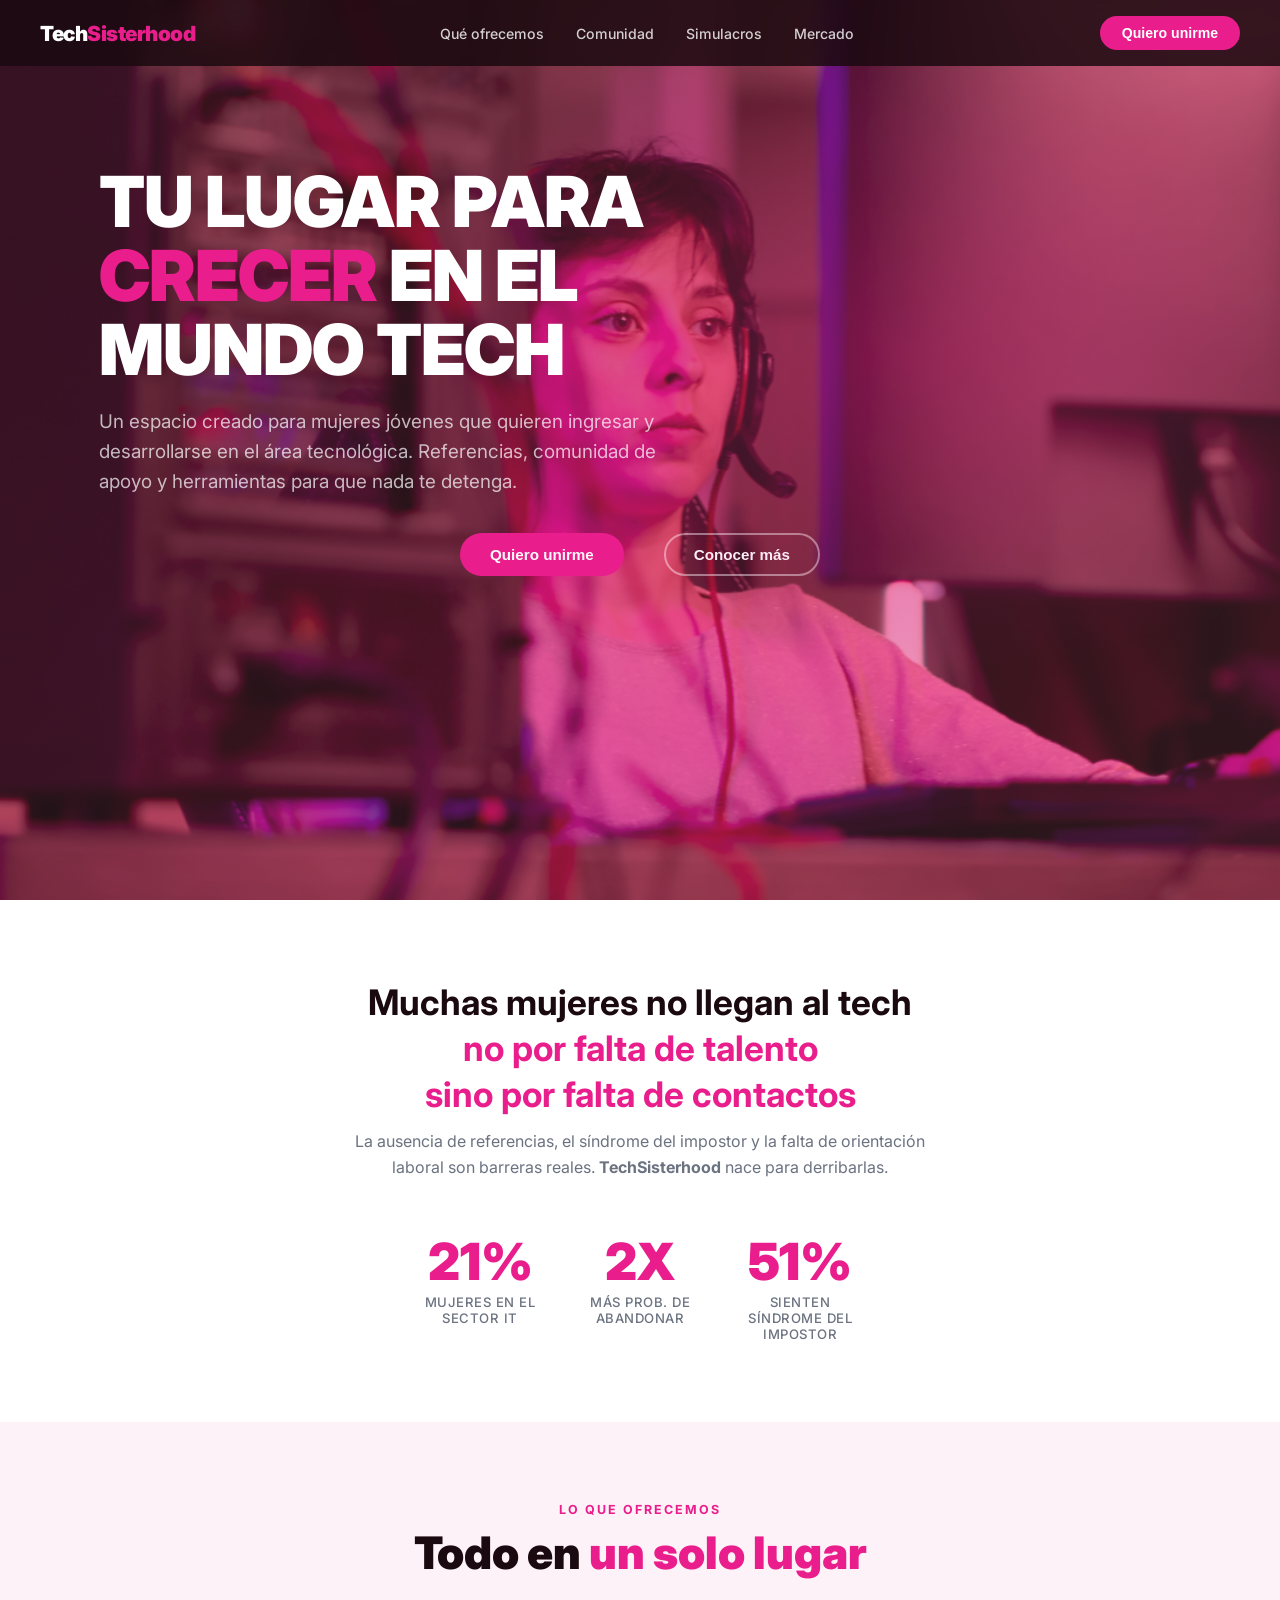
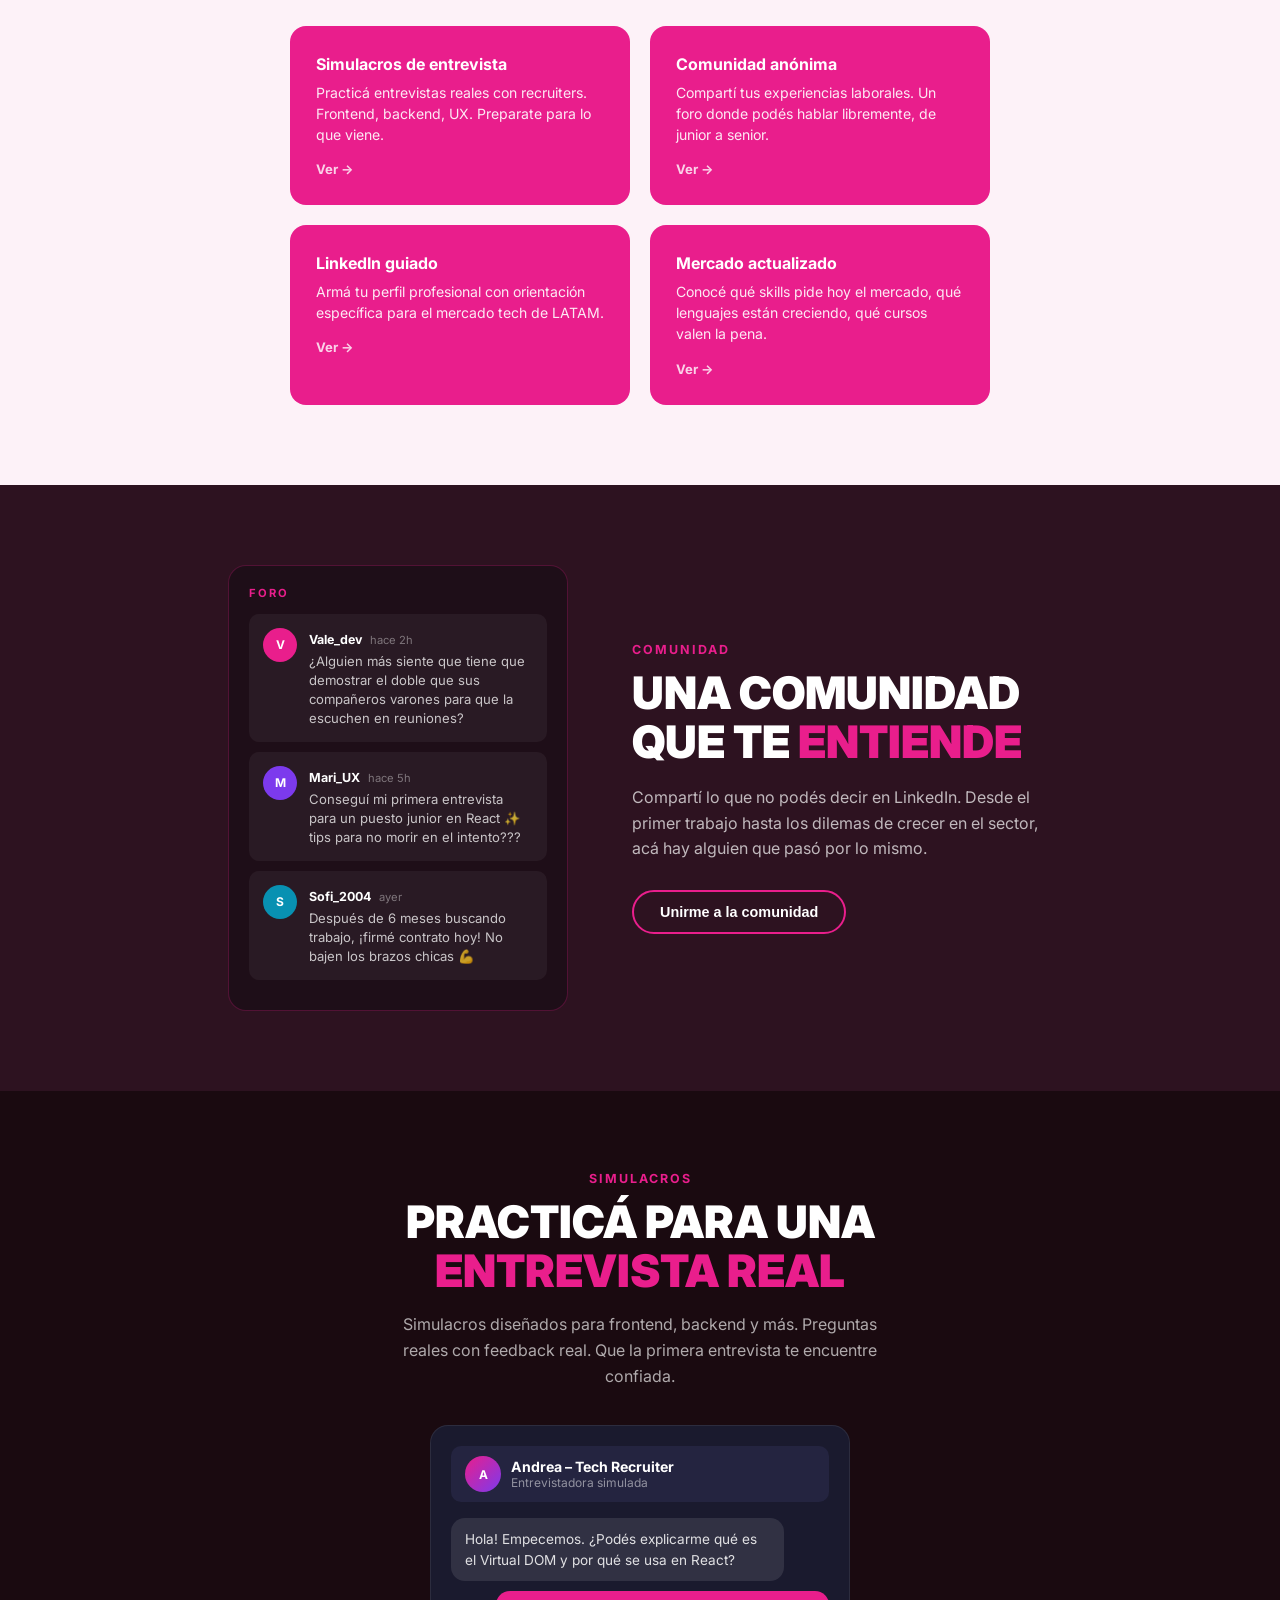
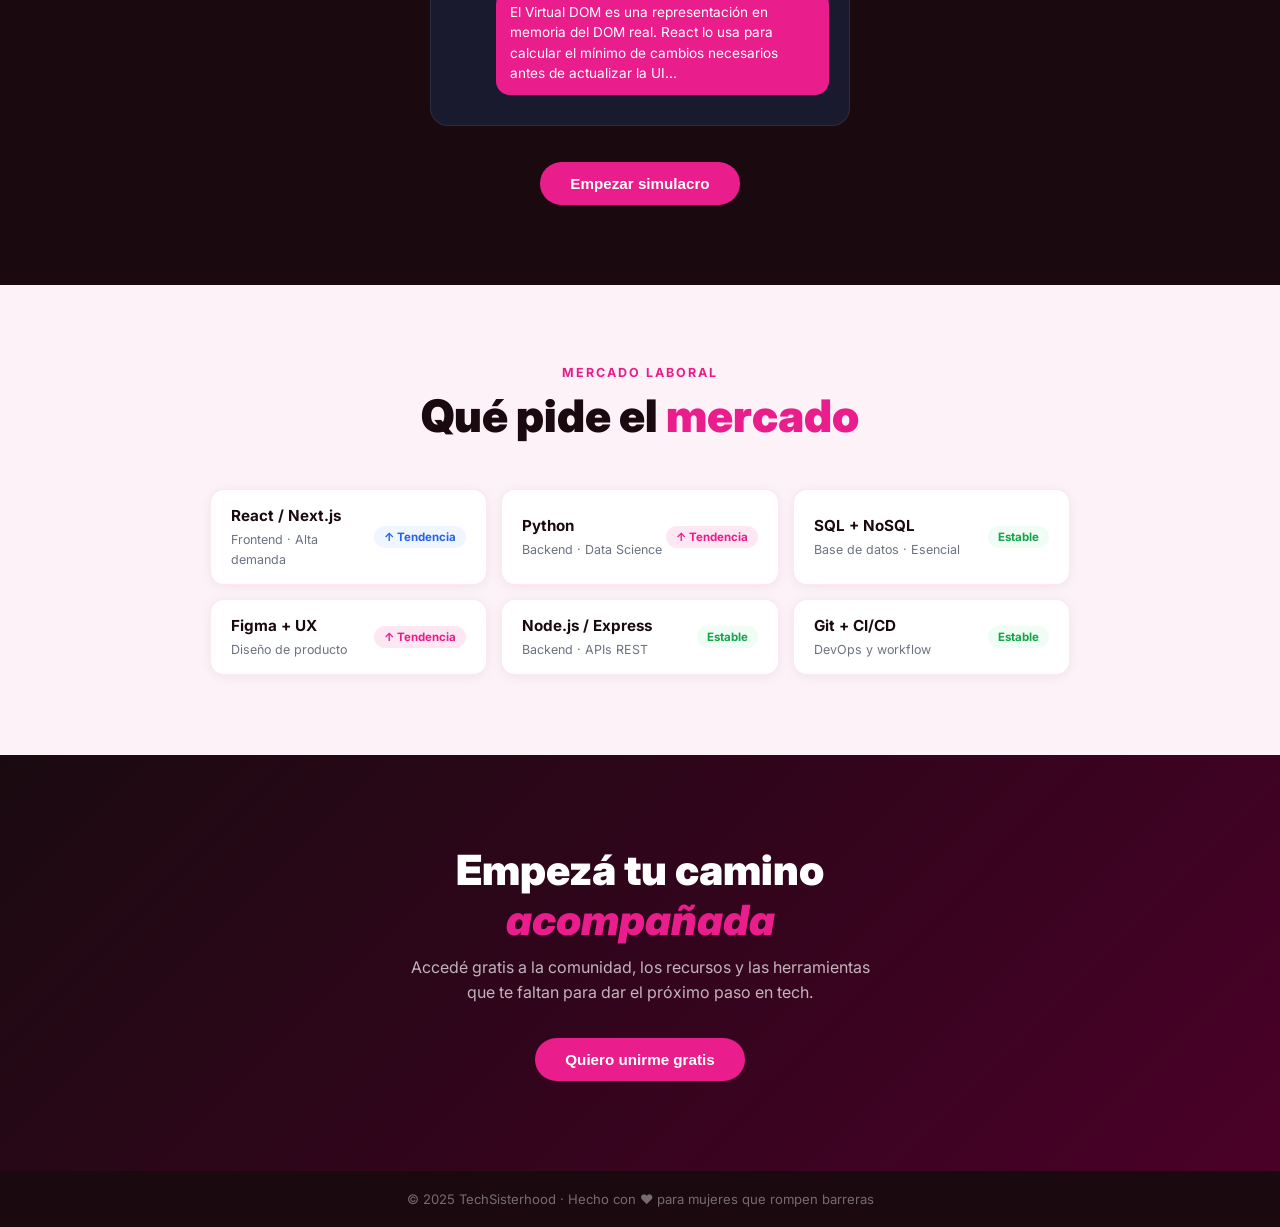
==== proyecto-equipo2-grupoB-main/html, css/index.html @ d874636d "Arreglo de numeros en <problem> y titulo a la izquierda" ====
<!DOCTYPE html>
<html lang="es">
<head>
  <meta charset="UTF-8" />
  <meta name="viewport" content="width=device-width, initial-scale=1.0"/>
  <title>TechSisterhood – Tu lugar para crecer en el mundo tech</title>
  <link href="https://fonts.googleapis.com/css2?family=Inter:wght@400;500;600;700;800;900&display=swap" rel="stylesheet"/>
  
  <link rel="stylesheet" href="index.css"/>
</head>
<body>

<!-- NAV -->
<nav>
  <div class="logo">Tech<span>Sisterhood</span></div>
  <ul>
    <li><a href="#features">Qué ofrecemos</a></li>
    <li><a href="#community">Comunidad</a></li>
    <li><a href="#simulacros">Simulacros</a></li>
    <li><a href="#mercado">Mercado</a></li>
  </ul>
  <button class="nav-cta">Quiero unirme</button>
</nav>

<!-- HERO -->
<section class="hero">
  <div class="hero-content">
    <h1>Tu lugar para<br/><em>crecer</em> en el<br/>mundo tech</h1>
    <p>Un espacio creado para mujeres jóvenes que quieren ingresar y desarrollarse en el área tecnológica. Referencias, comunidad de apoyo y herramientas para que nada te detenga.</p>
  </div>
    <div class="hero-btns">
      <button class="btn-primary">Quiero unirme</button>
      <button class="btn-outline">Conocer más</button>
    </div>
</section>

<!-- PROBLEM -->
<section class="problem">
  <h2>Muchas mujeres no llegan al tech<br/><em>no por falta de talento<br/>sino por falta de contactos</em></h2>
  <p>La ausencia de referencias, el síndrome del impostor y la falta de orientación laboral son barreras reales. <strong>TechSisterhood</strong> nace para derribarlas.</p>
  <div class="stats">
    <div class="stat-box">
      <div class="num" data-target="28" data-suffix="%">28%</div>
      <div class="label">Mujeres en el sector IT</div>
    </div>
    <div class="stat-box">
      <div class="num" data-target="3" data-suffix="X">3X</div>
      <div class="label">Más prob. de abandonar</div>
    </div>
    <div class="stat-box">
      <div class="num" data-target="67" data-suffix="%">67%</div>
      <div class="label">Sienten síndrome del impostor</div>
    </div>
  </div>
</section>

<!-- FEATURES -->
<section class="features" id="features">
  <div class="section-label">Lo que ofrecemos</div>
  <div class="section-title">Todo en <em>un solo lugar</em></div>
  <div class="features-grid">
    <div class="feature-card">
      <h3>Simulacros de entrevista</h3>
      <p>Practicá entrevistas reales con recruiters. Frontend, backend, UX. Preparate para lo que viene.</p>
      <div class="arrow">Ver →</div>
    </div>
    <div class="feature-card">
      <h3>Comunidad anónima</h3>
      <p>Compartí tus experiencias laborales. Un foro donde podés hablar libremente, de junior a senior.</p>
      <div class="arrow">Ver →</div>
    </div>
    <div class="feature-card">
      <h3>LinkedIn guiado</h3>
      <p>Armá tu perfil profesional con orientación específica para el mercado tech de LATAM.</p>
      <div class="arrow">Ver →</div>
    </div>
    <div class="feature-card">
      <h3>Mercado actualizado</h3>
      <p>Conocé qué skills pide hoy el mercado, qué lenguajes están creciendo, qué cursos valen la pena.</p>
      <div class="arrow">Ver →</div>
    </div>
  </div>
</section>

<!-- COMMUNITY -->
<section class="community" id="community">
  <div class="forum-mockup">
    <div class="forum-label">Foro</div>
    <div class="forum-post">
      <div class="avatar">V</div>
      <div class="post-body">
        <div><span class="post-user">Vale_dev</span><span class="post-time">hace 2h</span></div>
        <div class="post-text">¿Alguien más siente que tiene que demostrar el doble que sus compañeros varones para que la escuchen en reuniones?</div>
      </div>
    </div>
    <div class="forum-post">
      <div class="avatar" style="background:#7c3aed">M</div>
      <div class="post-body">
        <div><span class="post-user">Mari_UX</span><span class="post-time">hace 5h</span></div>
        <div class="post-text">Conseguí mi primera entrevista para un puesto junior en React ✨ tips para no morir en el intento???</div>
      </div>
    </div>
    <div class="forum-post">
      <div class="avatar" style="background:#0891b2">S</div>
      <div class="post-body">
        <div><span class="post-user">Sofi_2004</span><span class="post-time">ayer</span></div>
        <div class="post-text">Después de 6 meses buscando trabajo, ¡firmé contrato hoy! No bajen los brazos chicas 💪</div>
      </div>
    </div>
  </div>
  <div class="community-text">
    <div class="section-label">Comunidad</div>
    <h2>Una comunidad<br/>que te <em>entiende</em></h2>
    <p>Compartí lo que no podés decir en LinkedIn. Desde el primer trabajo hasta los dilemas de crecer en el sector, acá hay alguien que pasó por lo mismo.</p>
    <button class="btn-pink-outline">Unirme a la comunidad</button>
  </div>
</section>

<!-- SIMULACROS -->
<section class="simulacros" id="simulacros">
  <div class="section-label">Simulacros</div>
  <h2>Practicá para una<br/><em>entrevista real</em></h2>
  <p>Simulacros diseñados para frontend, backend y más. Preguntas reales con feedback real. Que la primera entrevista te encuentre confiada.</p>
  <div class="chat-mockup">
    <div class="chat-header">
      <div class="chat-avatar">A</div>
      <div>
        <div class="chat-name">Andrea – Tech Recruiter</div>
        <div class="chat-role">Entrevistadora simulada</div>
      </div>
    </div>
    <div class="chat-bubble bubble-recruiter">Hola! Empecemos. ¿Podés explicarme qué es el Virtual DOM y por qué se usa en React?</div>
    <div class="chat-bubble bubble-user">El Virtual DOM es una representación en memoria del DOM real. React lo usa para calcular el mínimo de cambios necesarios antes de actualizar la UI...</div>
  </div>
  <button class="btn-primary">Empezar simulacro</button>
</section>

<!-- MERCADO -->
<section class="mercado" id="mercado">
  <div class="section-label">Mercado laboral</div>
  <div class="section-title">Qué pide el <em>mercado</em></div>
  <div class="mercado-grid">
    <div class="skill-card">
      <div class="skill-info">
        <h4>React / Next.js</h4>
        <span>Frontend · Alta demanda</span>
      </div>
      <span class="skill-tag tag-demand">↑ Tendencia</span>
    </div>
    <div class="skill-card">
      <div class="skill-info">
        <h4>Python</h4>
        <span>Backend · Data Science</span>
      </div>
      <span class="skill-tag tag-trend">↑ Tendencia</span>
    </div>
    <div class="skill-card">
      <div class="skill-info">
        <h4>SQL + NoSQL</h4>
        <span>Base de datos · Esencial</span>
      </div>
      <span class="skill-tag tag-stable">Estable</span>
    </div>
    <div class="skill-card">
      <div class="skill-info">
        <h4>Figma + UX</h4>
        <span>Diseño de producto</span>
      </div>
      <span class="skill-tag tag-trend">↑ Tendencia</span>
    </div>
    <div class="skill-card">
      <div class="skill-info">
        <h4>Node.js / Express</h4>
        <span>Backend · APIs REST</span>
      </div>
      <span class="skill-tag tag-stable">Estable</span>
    </div>
    <div class="skill-card">
      <div class="skill-info">
        <h4>Git + CI/CD</h4>
        <span>DevOps y workflow</span>
      </div>
      <span class="skill-tag tag-stable">Estable</span>
    </div>
  </div>
</section>

<!-- CTA FINAL -->
<section class="cta-final">
  <h2>Empezá tu camino<br/><em>acompañada</em></h2>
  <p>Accedé gratis a la comunidad, los recursos y las herramientas que te faltan para dar el próximo paso en tech.</p>
  <button class="btn-primary">Quiero unirme gratis</button>
</section>

<!-- FOOTER -->
<footer>
  © 2025 TechSisterhood · Hecho con ❤️ para mujeres que rompen barreras
</footer>
<script src="index.js"></script>
</body>
</html>
---- proyecto-equipo2-grupoB-main/html, css/index.css ----
*, *::before, *::after { box-sizing: border-box; margin: 0; padding: 0; }

:root {
  --pink:      #e91e8c;
  --pink-light:#f472b6;
  --dark:      #1a0a10;
  --dark2:     #2d1220;
  --white:     #ffffff;
  --offwhite:  #fdf2f8;
  --gray:      #6b7280;
  --card-bg:   #fce7f3;
}

body {
  font-family: 'Inter', sans-serif;
  color: var(--dark);
  background: var(--white);
  overflow-x: hidden;
}

/* ─── NAV ─── */
nav {
  position: fixed; top: 0; left: 0; right: 0;
  z-index: 100;
  display: flex; align-items: center; justify-content: space-between;
  padding: 16px 40px;
  background: rgba(26,10,16,0.85);
  backdrop-filter: blur(10px);
}
.logo {
  font-size: 1.3rem; font-weight: 900; color: var(--white); letter-spacing: -0.5px;
}
.logo span { color: var(--pink); }
nav ul { display: flex; gap: 32px; list-style: none; }
nav ul a { color: rgba(255,255,255,0.8); text-decoration: none; font-size: .88rem; font-weight: 500; transition: color .2s; }
nav ul a:hover { color: var(--pink); }
nav .nav-cta {
  background: var(--pink); color: var(--white);
  border: none; border-radius: 24px;
  padding: 9px 22px; font-size: .88rem; font-weight: 700;
  cursor: pointer; transition: opacity .2s;
}
nav .nav-cta:hover { opacity: .85; }

/* ─── HERO ─── */
.hero {
  min-height: 100vh;
  background:
     linear-gradient(135deg, rgba(106,26,58,0.5) 0%, rgba(196,0,106,0.4) 60%, rgba(224,53,122,0.35) 100%),
    url('CET onepage base.png');
  background-size: cover;
  background-position: center;
  background-blend-mode: multiply;
  align-items: center;
  padding: 120px 24px 80px;
  position: relative; overflow: hidden;
}
.hero::before {
  content: '';
  position: absolute; inset: 0;
  background: radial-gradient(ellipse 60% 50% at 70% 40%, rgba(233,30,140,.25) 0%, transparent 70%);
}
.hero-content { position: relative; z-index: 1; max-width: 720px; }
.hero h1 {
  font-size: clamp(2.6rem, 6vw, 4.4rem);
  font-weight: 900;
  line-height: 1.05;
  color: var(--white);
  text-transform: uppercase;
  letter-spacing: -1px;
  margin-bottom: 20px;
  margin-top: 5vh;
  text-align: left;
  padding-left: 75px;
}
.hero h1 em { color: var(--pink); font-style: normal; }
.hero p {
  color: rgba(255,255,255,.7);
  font-size: 1.18rem; line-height: 1.6;
  max-width: 570px; margin: 0 auto 36px;
}
.hero-btns { display: flex; gap: 40px; justify-content: center; flex-wrap: wrap; }

/* ─── BUTTONS ─── */
.btn-primary {
  background: var(--pink); color: var(--white);
  border: none; border-radius: 28px;
  padding: 13px 30px; font-size: .95rem; font-weight: 700;
  cursor: pointer; transition: transform .15s, opacity .2s;
}
.btn-primary:hover { opacity: .88; transform: translateY(-1px); }
.btn-outline {
  background: transparent; color: var(--white);
  border: 2px solid rgba(255,255,255,.45);
  border-radius: 28px;
  padding: 11px 28px; font-size: .95rem; font-weight: 600;
  cursor: pointer; transition: border-color .2s;
}
.btn-outline:hover { border-color: var(--white); }
.btn-pink-outline {
  border: 2px solid var(--pink); color: var(--white);
  background: transparent; border-radius: 28px;
  padding: 12px 26px; font-size: .9rem; font-weight: 700;
  cursor: pointer; transition: background .2s;
}
.btn-pink-outline:hover { background: var(--pink); }

/* ─── PROBLEM STRIP ─── */
.problem {
  padding: 80px 24px;
  text-align: center;
  background: var(--white);
}
.problem h2 {
  font-size: clamp(1.5rem, 3.5vw, 2.2rem);
  font-weight: 700;
  line-height: 1.3;
  margin-bottom: 12px;
}
.problem h2 em { color: var(--pink); font-style: normal; }
.problem p { color: var(--gray); max-width: 580px; margin: 0 auto 56px; line-height: 1.6; }
.stats { display: flex; gap: 40px; justify-content: center; flex-wrap: wrap; }
.stat-box { text-align: center; }
.stat-box .num {
  font-size: clamp(2.2rem, 5vw, 3.2rem);
  font-weight: 900; color: var(--pink); line-height: 1;
}
.stat-box .label {
  font-size: .82rem; color: var(--gray); font-weight: 500;
  text-transform: uppercase; letter-spacing: .5px; margin-top: 6px; max-width: 120px;
}

/* ─── SECTION HELPERS ─── */
.section-label {
  text-align: center;
  font-size: .78rem; font-weight: 700;
  text-transform: uppercase; letter-spacing: 2px;
  color: var(--pink);
  margin-bottom: 12px;
}
.section-title {
  text-align: center;
  font-size: clamp(1.8rem, 4vw, 2.8rem);
  font-weight: 900;
  line-height: 1.1;
  margin-bottom: 48px;
}
.section-title em { color: var(--pink); font-style: normal; }

/* ─── FEATURES ─── */
.features {
  background: var(--offwhite);
  padding: 80px 24px;
}
.features-grid {
  display: grid;
  grid-template-columns: repeat(2, 1fr); /* 2 columnas fijas en PC */
  gap: 20px;
  max-width: 700px;
  margin: 0 auto;
}
.feature-card {
  background: var(--pink);
  border-radius: 16px;
  padding: 28px 26px;
  color: var(--white);
  cursor: pointer;
  transition: transform .2s;
}
.feature-card:hover { transform: translateY(-3px); }
.feature-card h3 { font-size: 1rem; font-weight: 700; margin-bottom: 8px; }
.feature-card p { font-size: .88rem; opacity: .9; line-height: 1.5; }
.feature-card .arrow { margin-top: 16px; font-size: .82rem; font-weight: 700; opacity: .8; }

/* ─── COMMUNITY ─── */
.community {
  padding: 80px 24px;
  background: var(--dark2);
  display: flex; align-items: center; justify-content: center;
  gap: 64px; flex-wrap: wrap;
}
.forum-mockup {
  background: #1e0e18;
  border-radius: 18px;
  padding: 20px;
  width: 340px;
  max-width: 100%;
  border: 1px solid rgba(233,30,140,.25);
}
.forum-label {
  font-size: .7rem; font-weight: 700; letter-spacing: 2px;
  text-transform: uppercase; color: var(--pink); margin-bottom: 14px;
}
.forum-post {
  display: flex; gap: 12px; align-items: flex-start;
  background: rgba(255,255,255,.05);
  border-radius: 10px; padding: 14px;
  margin-bottom: 10px;
}
.avatar {
  width: 34px; height: 34px; border-radius: 50%;
  background: var(--pink);
  display: flex; align-items: center; justify-content: center;
  font-size: .75rem; font-weight: 700; color: var(--white);
  flex-shrink: 0;
}
.post-body { flex: 1; }
.post-user { font-size: .78rem; font-weight: 700; color: var(--white); }
.post-time { font-size: .7rem; color: rgba(255,255,255,.4); margin-left: 8px; }
.post-text { font-size: .82rem; color: rgba(255,255,255,.75); line-height: 1.45; margin-top: 4px; }
.community-text { max-width: 420px; color: var(--white); }
.community-text .section-label { text-align: left; }
.community-text h2 {
  font-size: clamp(1.8rem, 4vw, 2.8rem);
  font-weight: 900; line-height: 1.1;
  text-transform: uppercase; margin-bottom: 18px;
}
.community-text h2 em { color: var(--pink); font-style: normal; }
.community-text p { color: rgba(255,255,255,.7); line-height: 1.6; margin-bottom: 28px; }

/* ─── SIMULACROS ─── */
.simulacros {
  padding: 80px 24px;
  background: var(--dark);
  text-align: center;
}
.simulacros h2 {
  font-size: clamp(1.8rem, 4vw, 2.8rem);
  font-weight: 900; line-height: 1.1;
  text-transform: uppercase;
  color: var(--white);
  margin-bottom: 16px;
}
.simulacros h2 em { color: var(--pink); font-style: normal; }
.simulacros > p { color: rgba(255,255,255,.65); max-width: 480px; margin: 0 auto 36px; line-height: 1.6; }
.chat-mockup {
  background: #1a1a2e;
  border-radius: 18px;
  padding: 20px;
  max-width: 420px;
  margin: 0 auto 36px;
  text-align: left;
  border: 1px solid rgba(255,255,255,.08);
}
.chat-header {
  display: flex; align-items: center; gap: 10px;
  background: #242440; border-radius: 10px; padding: 10px 14px;
  margin-bottom: 16px;
}
.chat-avatar {
  width: 36px; height: 36px; border-radius: 50%;
  background: linear-gradient(135deg, var(--pink), #7c3aed);
  display: flex; align-items: center; justify-content: center;
  font-size: .75rem; color: var(--white); font-weight: 700;
}
.chat-name { font-size: .88rem; font-weight: 700; color: var(--white); }
.chat-role { font-size: .75rem; color: rgba(255,255,255,.5); }
.chat-bubble {
  border-radius: 14px; padding: 11px 14px;
  font-size: .85rem; line-height: 1.5;
  margin-bottom: 10px; max-width: 88%;
}
.bubble-recruiter { background: rgba(255,255,255,.1); color: rgba(255,255,255,.85); }
.bubble-user { background: var(--pink); color: var(--white); margin-left: auto; }

/* ─── MERCADO ─── */
.mercado {
  padding: 80px 24px;
  background: var(--offwhite);
}
.mercado-grid {
  display: grid;
  grid-template-columns: repeat(auto-fit, minmax(240px, 1fr));
  gap: 14px;
  max-width: 860px;
  margin: 0 auto;
}
.skill-card {
  background: var(--white);
  border-radius: 14px;
  padding: 16px 20px;
  display: flex; align-items: center; justify-content: space-between;
  box-shadow: 0 2px 12px rgba(0,0,0,.06);
  border: 1px solid rgba(233,30,140,.1);
}
.skill-info h4 { font-size: .95rem; font-weight: 700; margin-bottom: 3px; }
.skill-info span { font-size: .78rem; color: var(--gray); }
.skill-tag {
  font-size: .72rem; font-weight: 700; border-radius: 20px;
  padding: 4px 10px; white-space: nowrap;
}
.tag-trend  { background: #fce7f3; color: var(--pink); }
.tag-stable { background: #f0fdf4; color: #16a34a; }
.tag-demand { background: #eff6ff; color: #2563eb; }

/* ─── CTA FINAL ─── */
.cta-final {
  background: linear-gradient(135deg, #1a0a10 0%, #4a0028 100%);
  padding: 90px 24px;
  text-align: center;
}
.cta-final h2 {
  font-size: clamp(1.8rem, 4vw, 2.6rem);
  font-weight: 900; color: var(--white);
  margin-bottom: 10px;
}
.cta-final h2 em { color: var(--pink); font-style: italic; }
.cta-final p { color: rgba(255,255,255,.7); max-width: 460px; margin: 0 auto 32px; line-height: 1.6; }

/* ─── FOOTER ─── */
footer {
  background: var(--dark);
  padding: 20px 40px;
  text-align: center;
  font-size: .82rem;
  color: rgba(255,255,255,.4);
}

/* ─── RESPONSIVE ─── */
@media (max-width: 640px) {
  nav ul { display: none; }
  nav { padding: 14px 20px; }
  .community { flex-direction: column; gap: 40px; }
  .community-text { text-align: center; }
  .community-text .section-label { text-align: center; }
  .btn-pink-outline { width: 100%; }
}
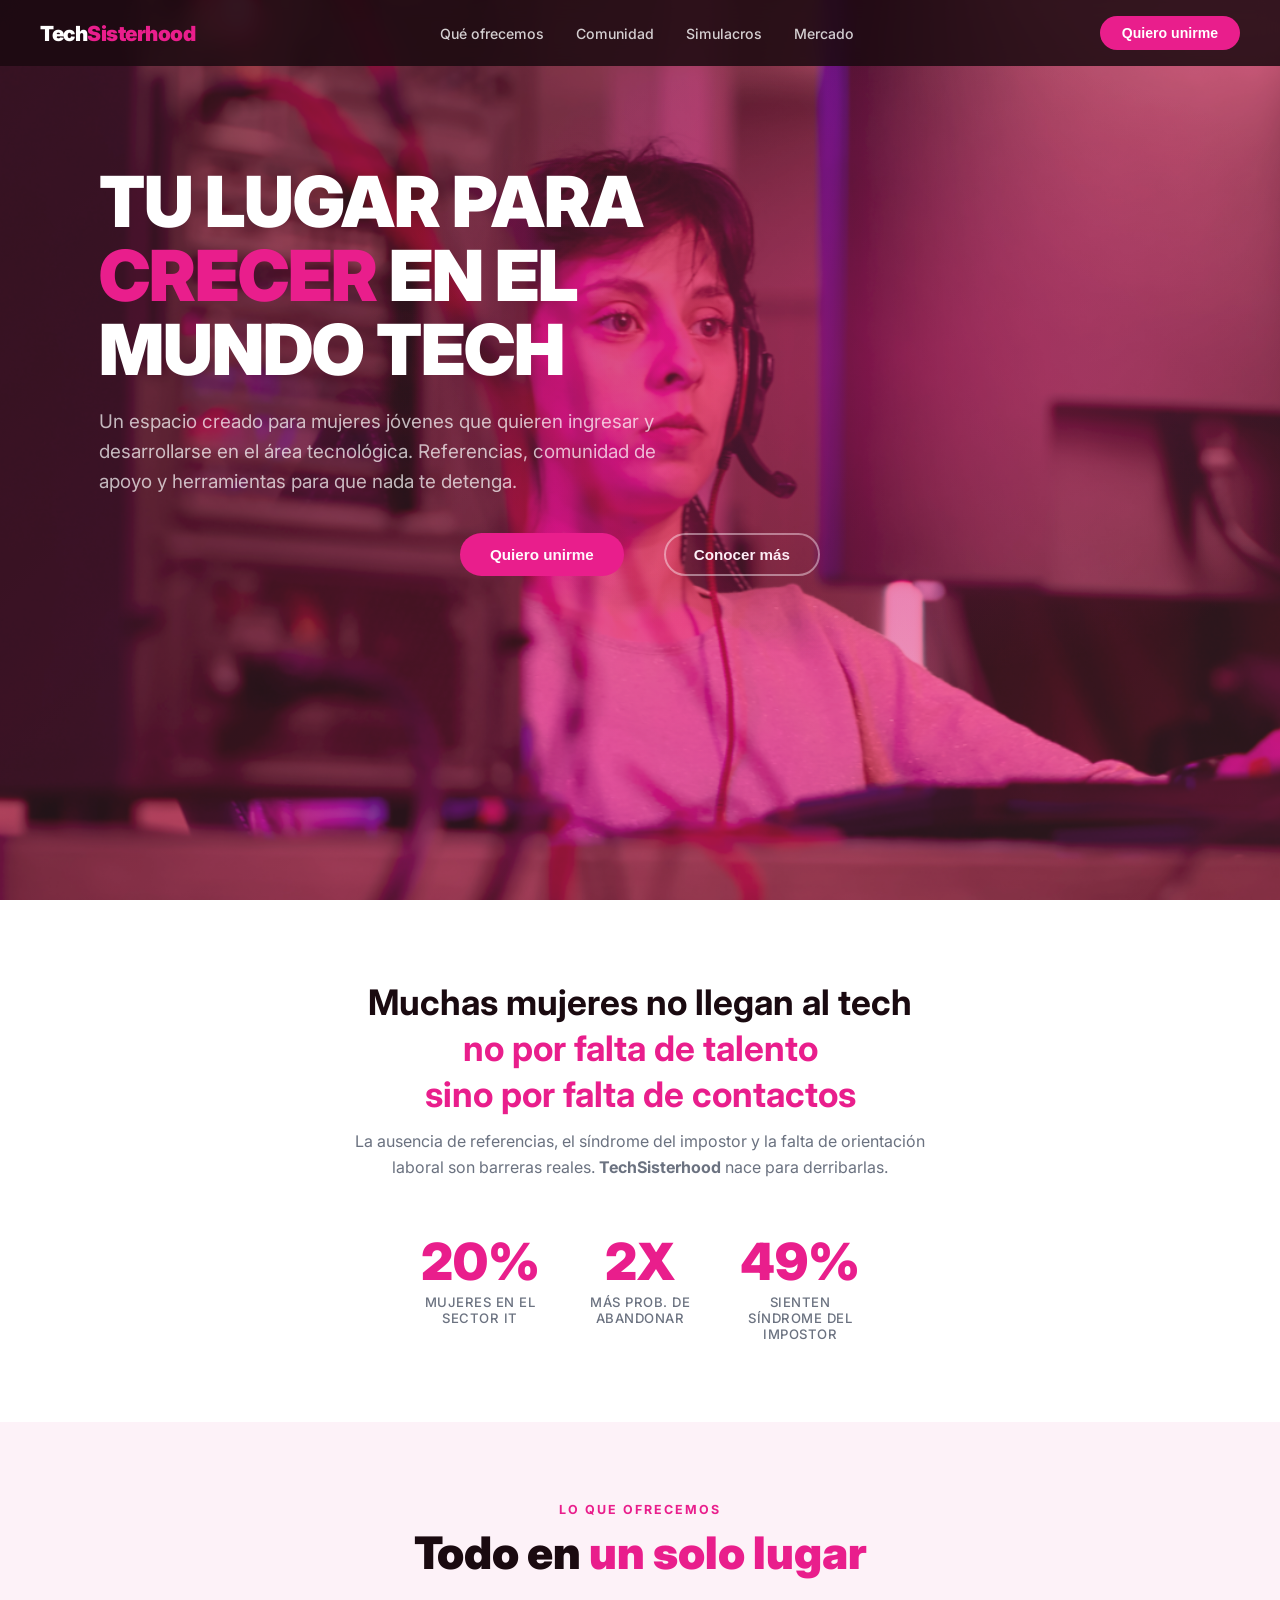
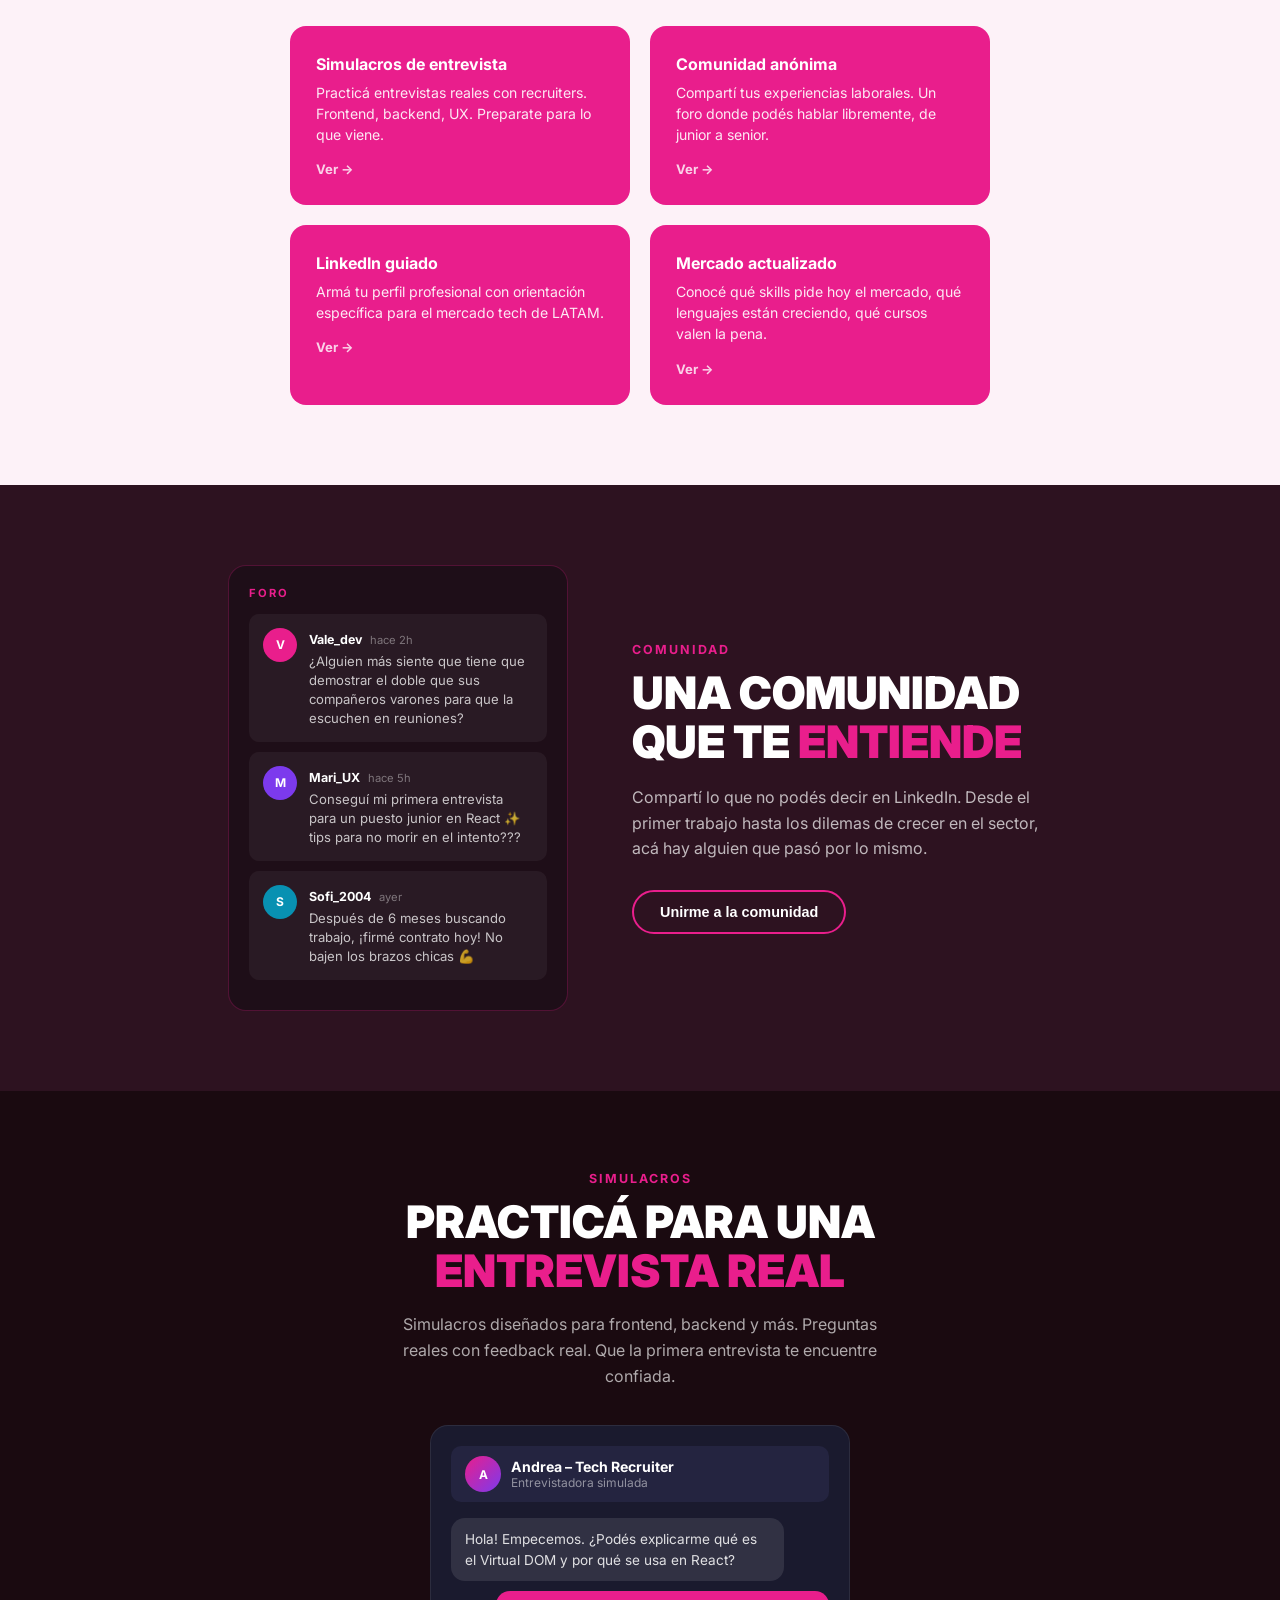
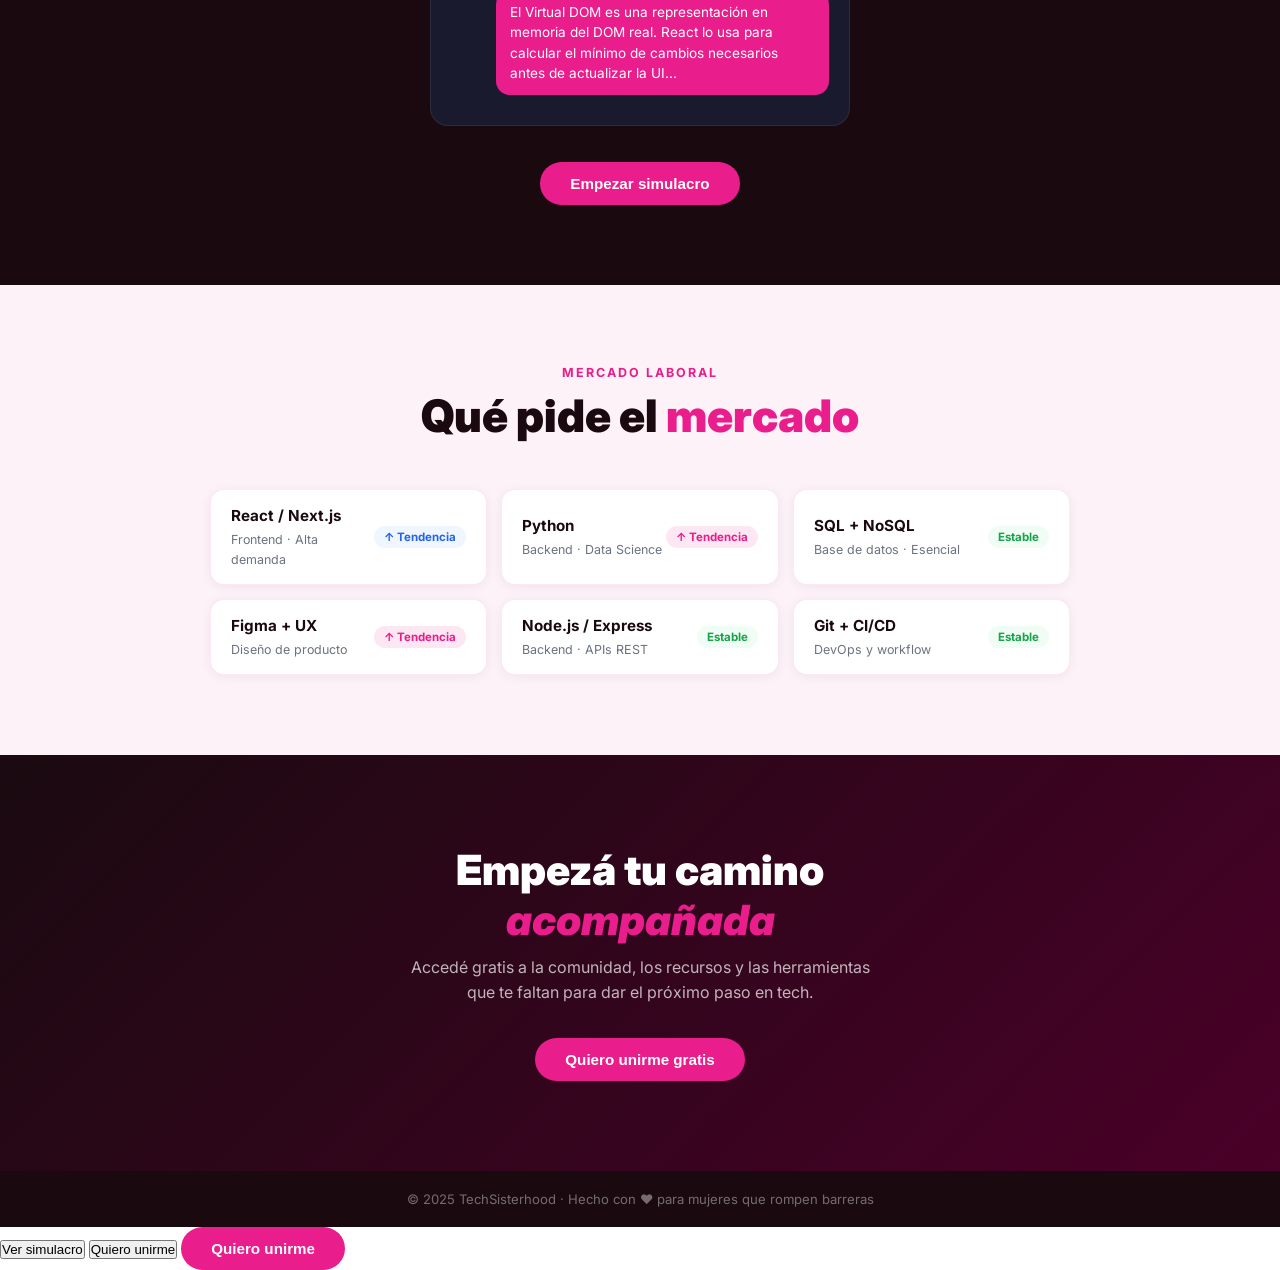
==== commit 7d971ce7: "Agregado simulacro con IA" ====
--- a/proyecto-equipo2-grupoB-main/html, css/index.html
+++ b/proyecto-equipo2-grupoB-main/html, css/index.html
@@ -19,7 +19,7 @@
     <li><a href="#simulacros">Simulacros</a></li>
     <li><a href="#mercado">Mercado</a></li>
   </ul>
-  <button class="nav-cta">Quiero unirme</button>
+ <button class="nav-cta" onclick="window.location.href='quierounirme/login.html'">Quiero unirme</button>
 </nav>
 
 <!-- HERO -->
@@ -197,5 +197,52 @@
   © 2025 TechSisterhood · Hecho con ❤️ para mujeres que rompen barreras
 </footer>
 <script src="index.js"></script>
+
+<button class="btn-protegido">Ver simulacro</button>
+<button class="nav-cta">Quiero unirme</button>
+<button class="btn-primary">Quiero unirme</button>
+<div id="modal" class="modal-overlay" style="display:none">
+  <div class="modal-box">
+    <button class="modal-close" onclick="cerrarModal()">✕</button>
+
+    <div id="vista-registro">
+      <h2>Registro</h2>
+      <div class="input-group">
+        <span>👤</span>
+        <input type="text" id="reg-nombre" placeholder="Nombre" />
+      </div>
+      <div class="input-group">
+        <span>✉️</span>
+        <input type="email" id="reg-email" placeholder="Correo" />
+      </div>
+      <div class="input-group">
+        <span>🔒</span>
+        <input type="password" id="reg-pass" placeholder="Contraseña" />
+      </div>
+      <div class="modal-btns">
+        <button class="btn-registro" onclick="registrar()">Registro</button>
+        <button class="btn-switch" onclick="mostrarLogin()">Login</button>
+      </div>
+      <p class="link-cambio">¿Ya tenés cuenta? <span onclick="mostrarLogin()">Iniciá sesión</span></p>
+    </div>
+
+    <div id="vista-login" style="display:none">
+      <h2>Login</h2>
+      <div class="input-group">
+        <span>✉️</span>
+        <input type="email" id="log-email" placeholder="Correo" />
+      </div>
+      <div class="input-group">
+        <span>🔒</span>
+        <input type="password" id="log-pass" placeholder="Contraseña" />
+      </div>
+      <div class="modal-btns">
+        <button class="btn-registro" onclick="login()">Login</button>
+        <button class="btn-switch" onclick="mostrarRegistro()">Registro</button>
+      </div>
+      <p class="link-cambio">¿No tenés cuenta? <span onclick="mostrarRegistro()">Registrate</span></p>
+    </div>
+  </div>
+</div>
 </body>
 </html>
--- a/proyecto-equipo2-grupoB-main/html, css/index.css
+++ b/proyecto-equipo2-grupoB-main/html, css/index.css
@@ -59,8 +59,10 @@
   content: '';
   position: absolute; inset: 0;
   background: radial-gradient(ellipse 60% 50% at 70% 40%, rgba(233,30,140,.25) 0%, transparent 70%);
-}
-.hero-content { position: relative; z-index: 1; max-width: 720px; }
+  z-index: 0;
+  pointer-events: none;
+}
+.hero-content { position: relative; z-index: 2; max-width: 720px; }
 .hero h1 {
   font-size: clamp(2.6rem, 6vw, 4.4rem);
   font-weight: 900;
@@ -324,4 +326,113 @@
   .community-text { text-align: center; }
   .community-text .section-label { text-align: center; }
   .btn-pink-outline { width: 100%; }
+}
+.modal-overlay {
+  position: fixed;
+  top: 0; left: 0;
+  width: 100%; height: 100%;
+  background: rgba(0,0,0,0.6);
+  z-index: 1000;
+  display: flex;
+  align-items: center;
+  justify-content: center;
+}
+
+.modal-box {
+  background: #2a2a3d;
+  border-radius: 20px;
+  padding: 40px;
+  width: 100%;
+  max-width: 380px;
+  display: flex;
+  flex-direction: column;
+  gap: 16px;
+  position: relative;
+}
+
+.modal-close {
+  position: absolute;
+  top: 16px; right: 16px;
+  background: none;
+  border: none;
+  color: white;
+  font-size: 1.2rem;
+  cursor: pointer;
+}
+
+.modal-box h2 {
+  color: white;
+  font-size: 1.5rem;
+  text-align: center;
+}
+
+.modal-box h2::after {
+  content: '';
+  display: block;
+  width: 40px;
+  height: 3px;
+  background: #2ecc71;
+  margin: 8px auto 0;
+  border-radius: 2px;
+}
+
+.input-group {
+  display: flex;
+  align-items: center;
+  background: #3a3a50;
+  border-radius: 8px;
+  padding: 12px 16px;
+  gap: 12px;
+}
+
+.input-group input {
+  background: none;
+  border: none;
+  outline: none;
+  color: white;
+  font-size: 1rem;
+  width: 100%;
+}
+
+.input-group input::placeholder {
+  color: rgba(255,255,255,0.4);
+}
+
+.modal-btns {
+  display: flex;
+  gap: 12px;
+  margin-top: 8px;
+}
+
+.btn-registro {
+  background: #2ecc71;
+  color: white;
+  border: none;
+  border-radius: 25px;
+  padding: 12px 28px;
+  font-size: 1rem;
+  cursor: pointer;
+  flex: 1;
+}
+
+.btn-switch {
+  background: white;
+  color: #333;
+  border: none;
+  border-radius: 25px;
+  padding: 12px 28px;
+  font-size: 1rem;
+  cursor: pointer;
+  flex: 1;
+}
+
+.link-cambio {
+  color: rgba(255,255,255,0.5);
+  font-size: 0.85rem;
+  text-align: center;
+}
+
+.link-cambio span {
+  color: #2ecc71;
+  cursor: pointer;
 }
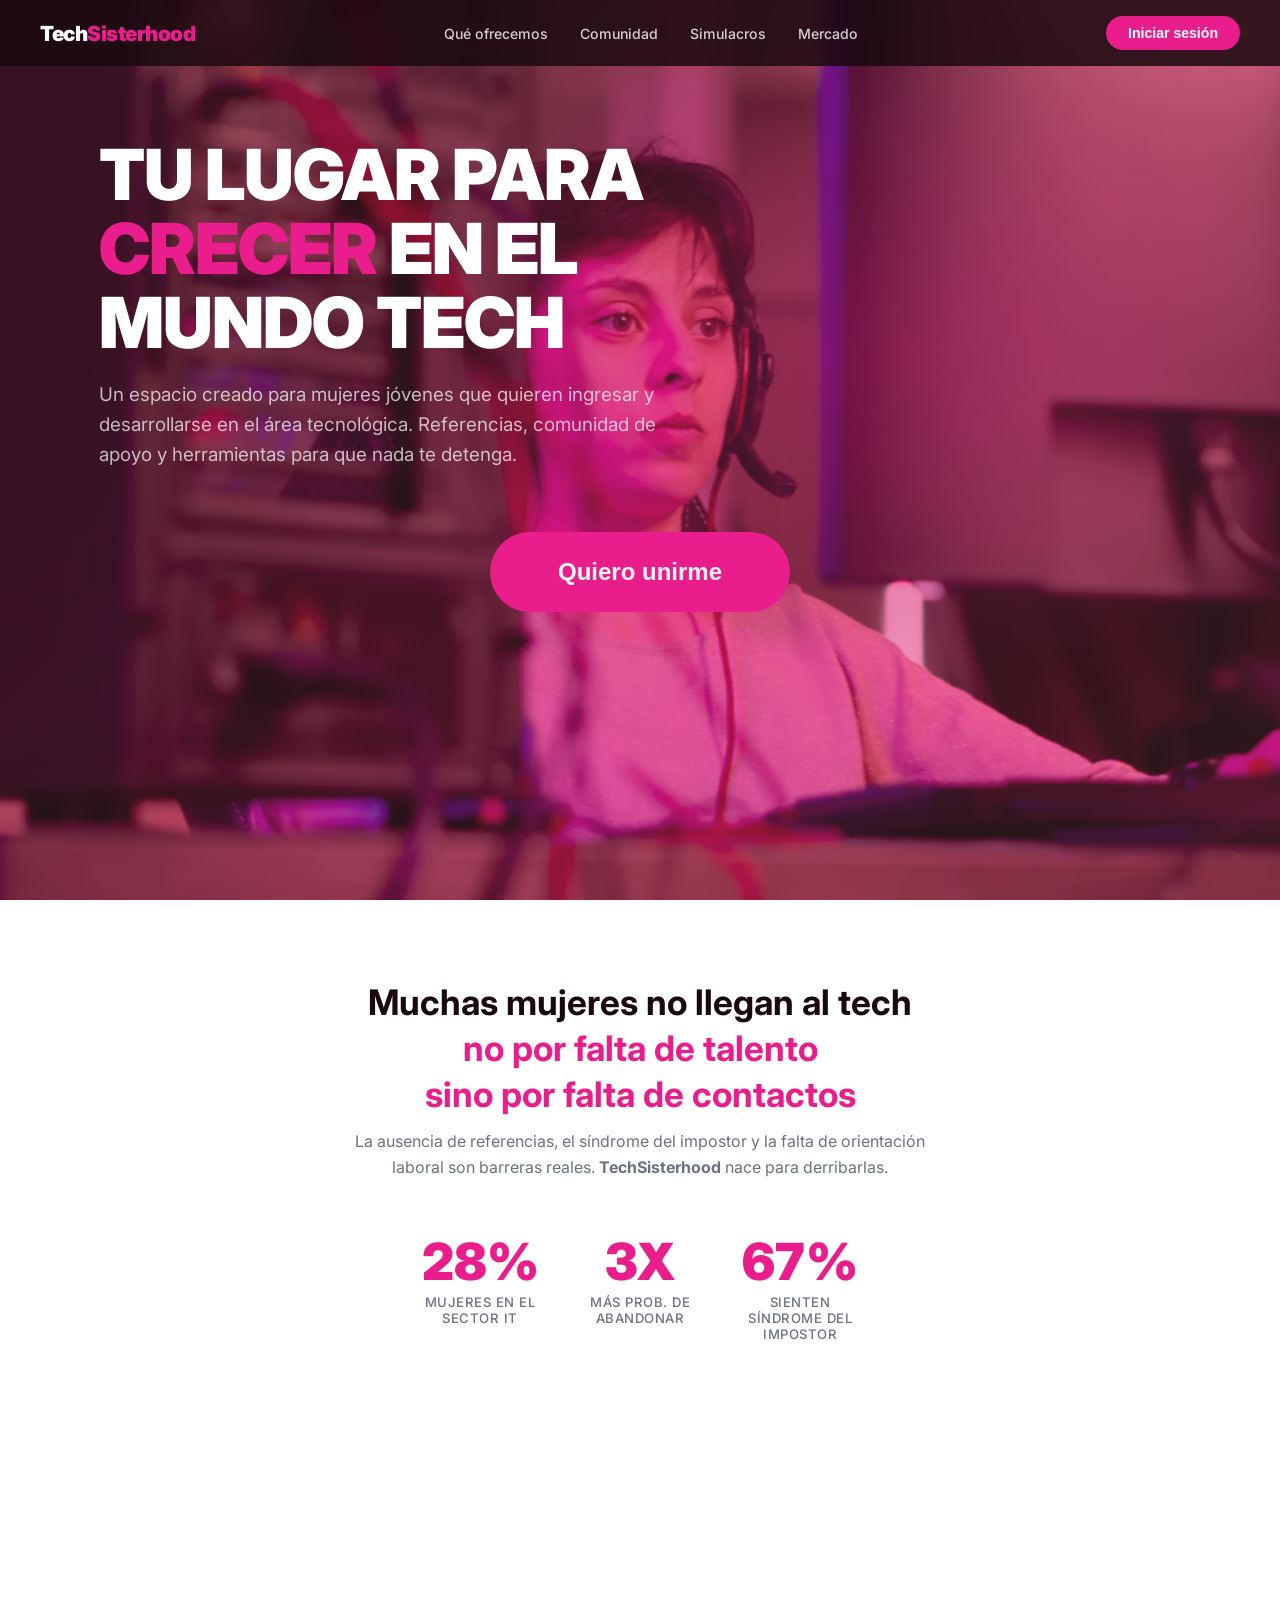
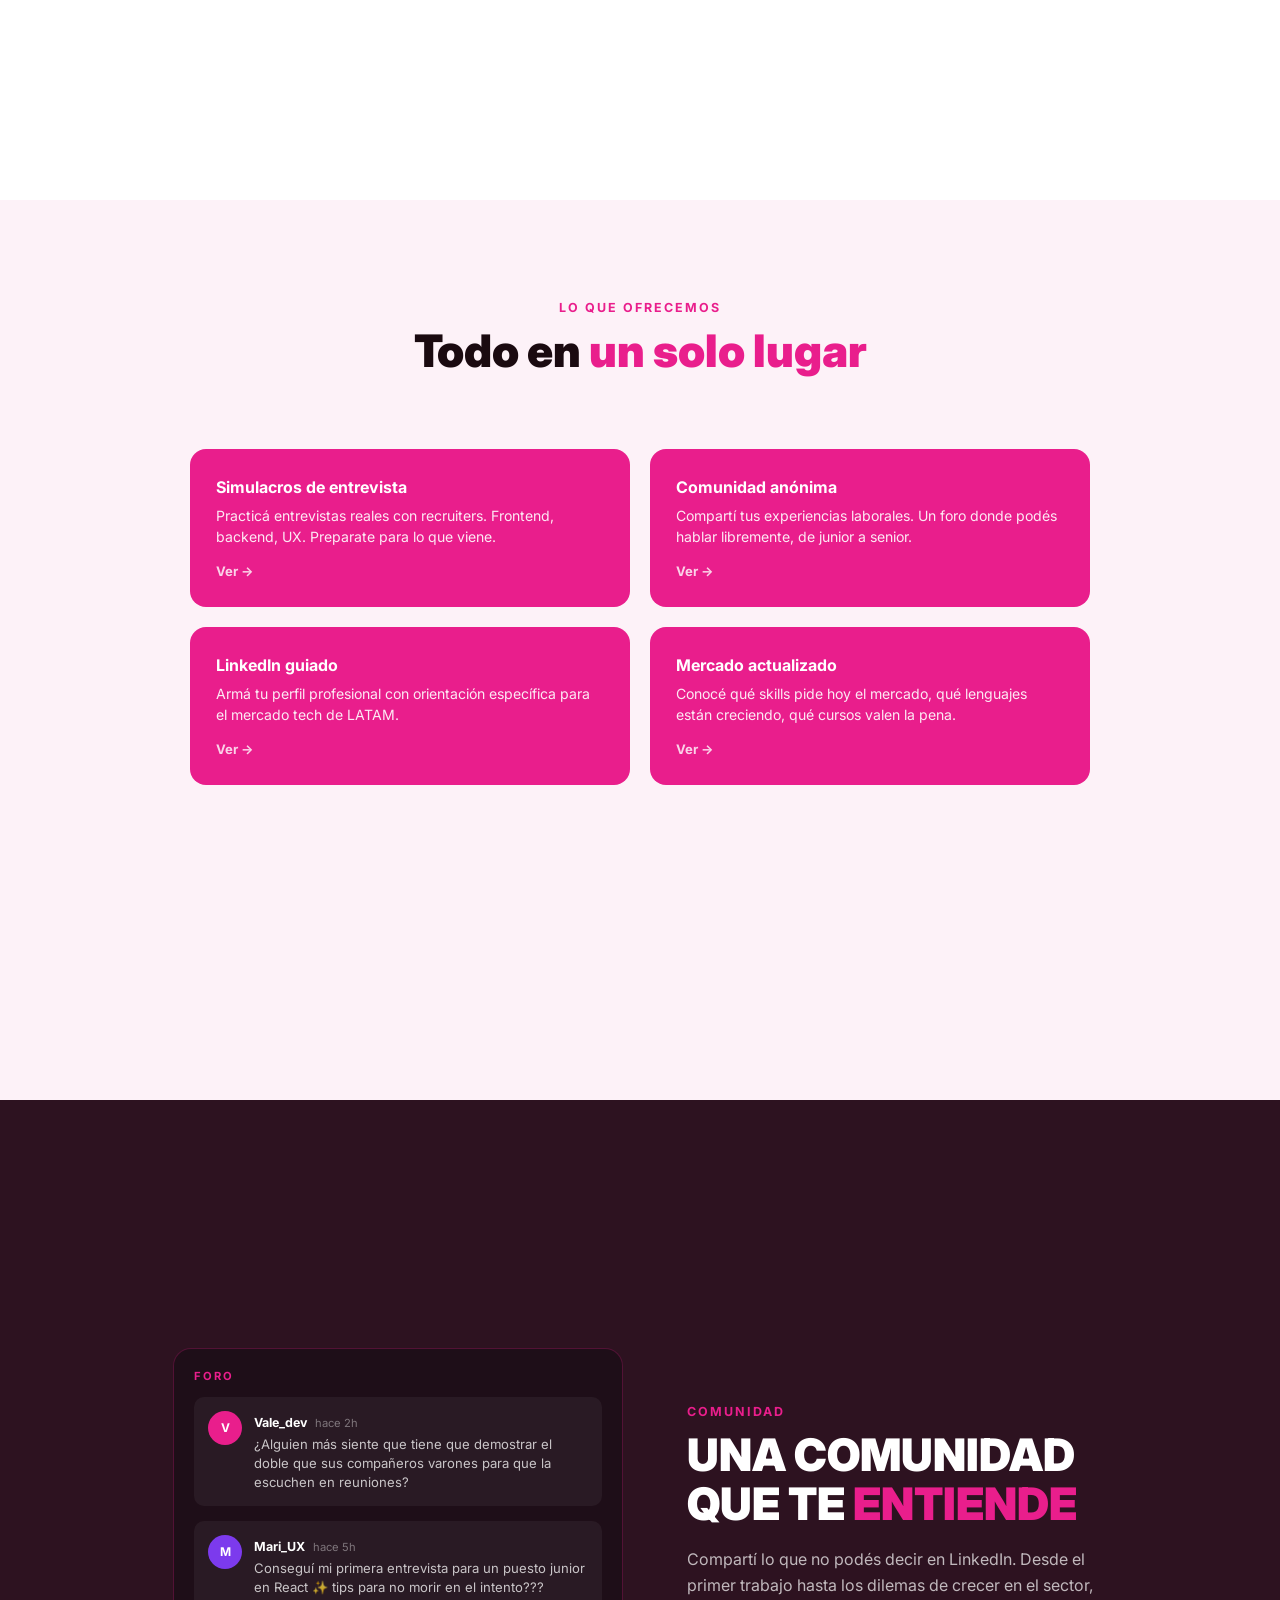
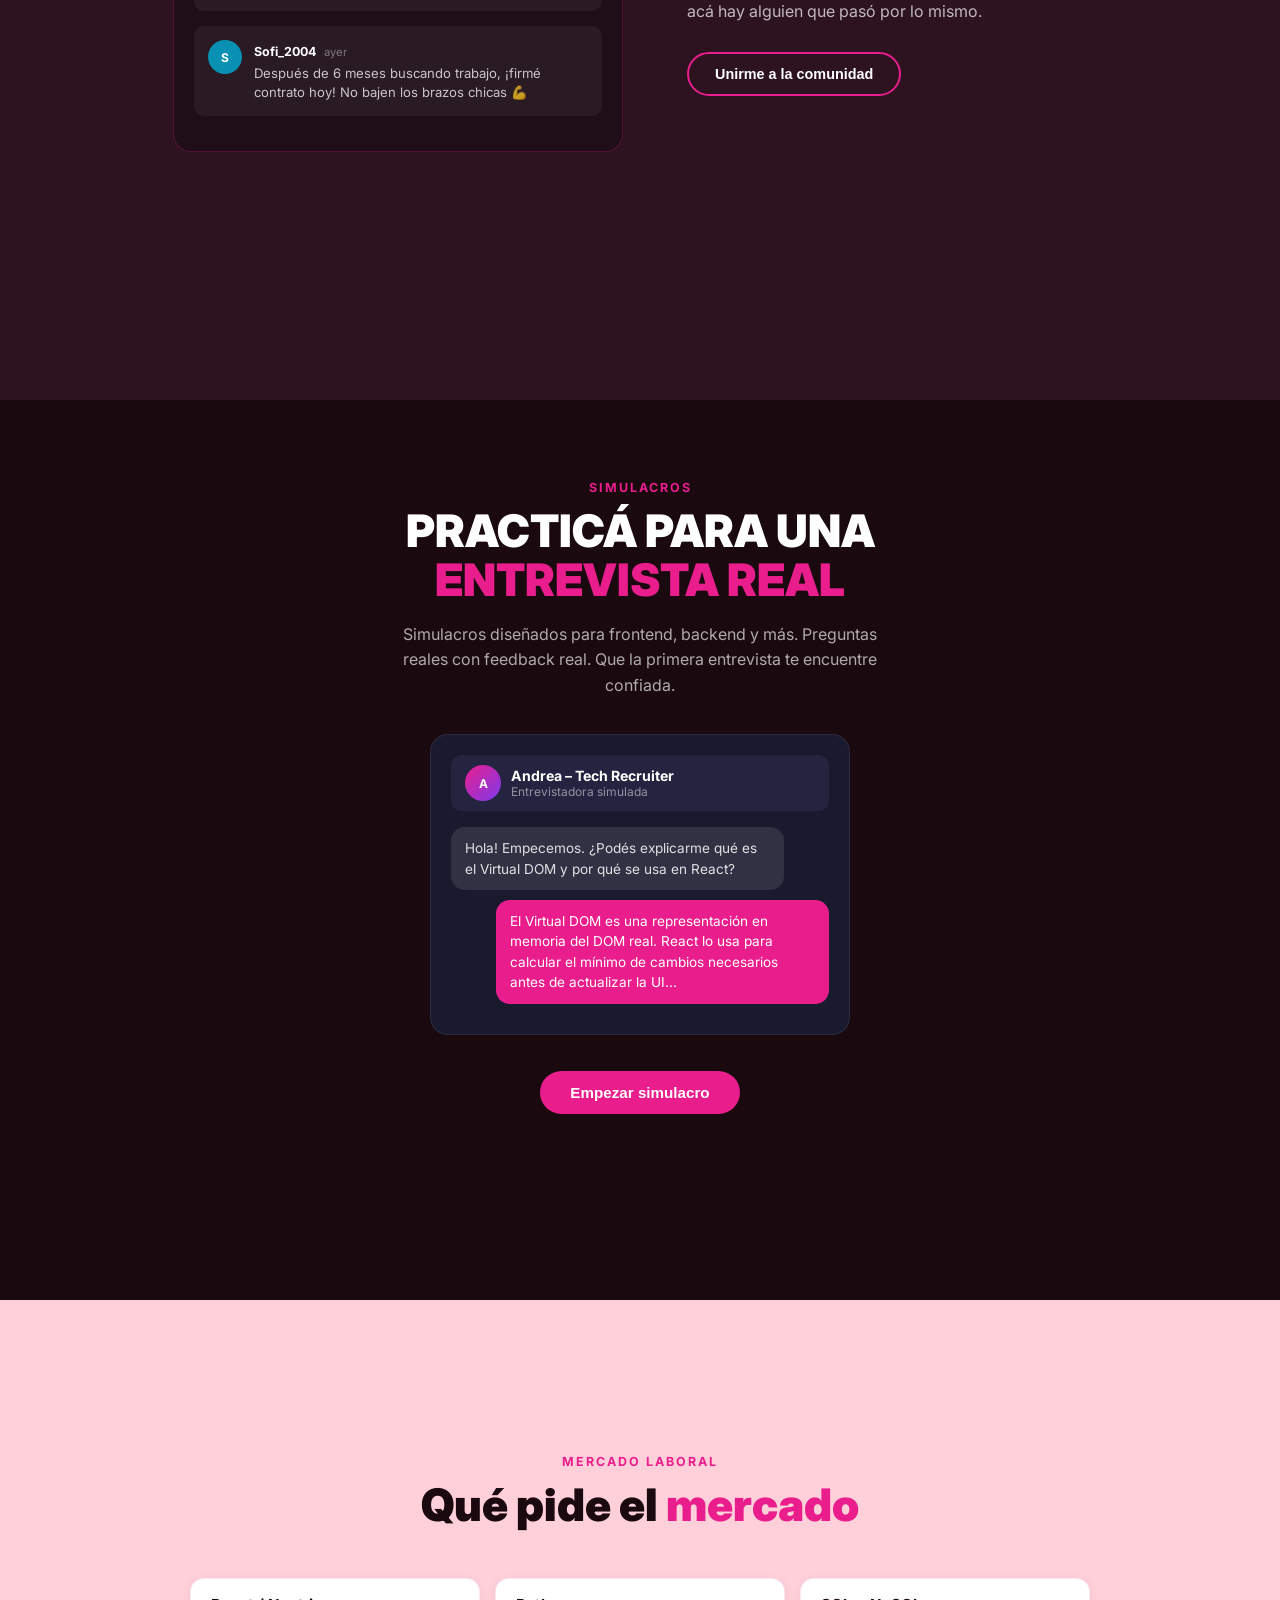
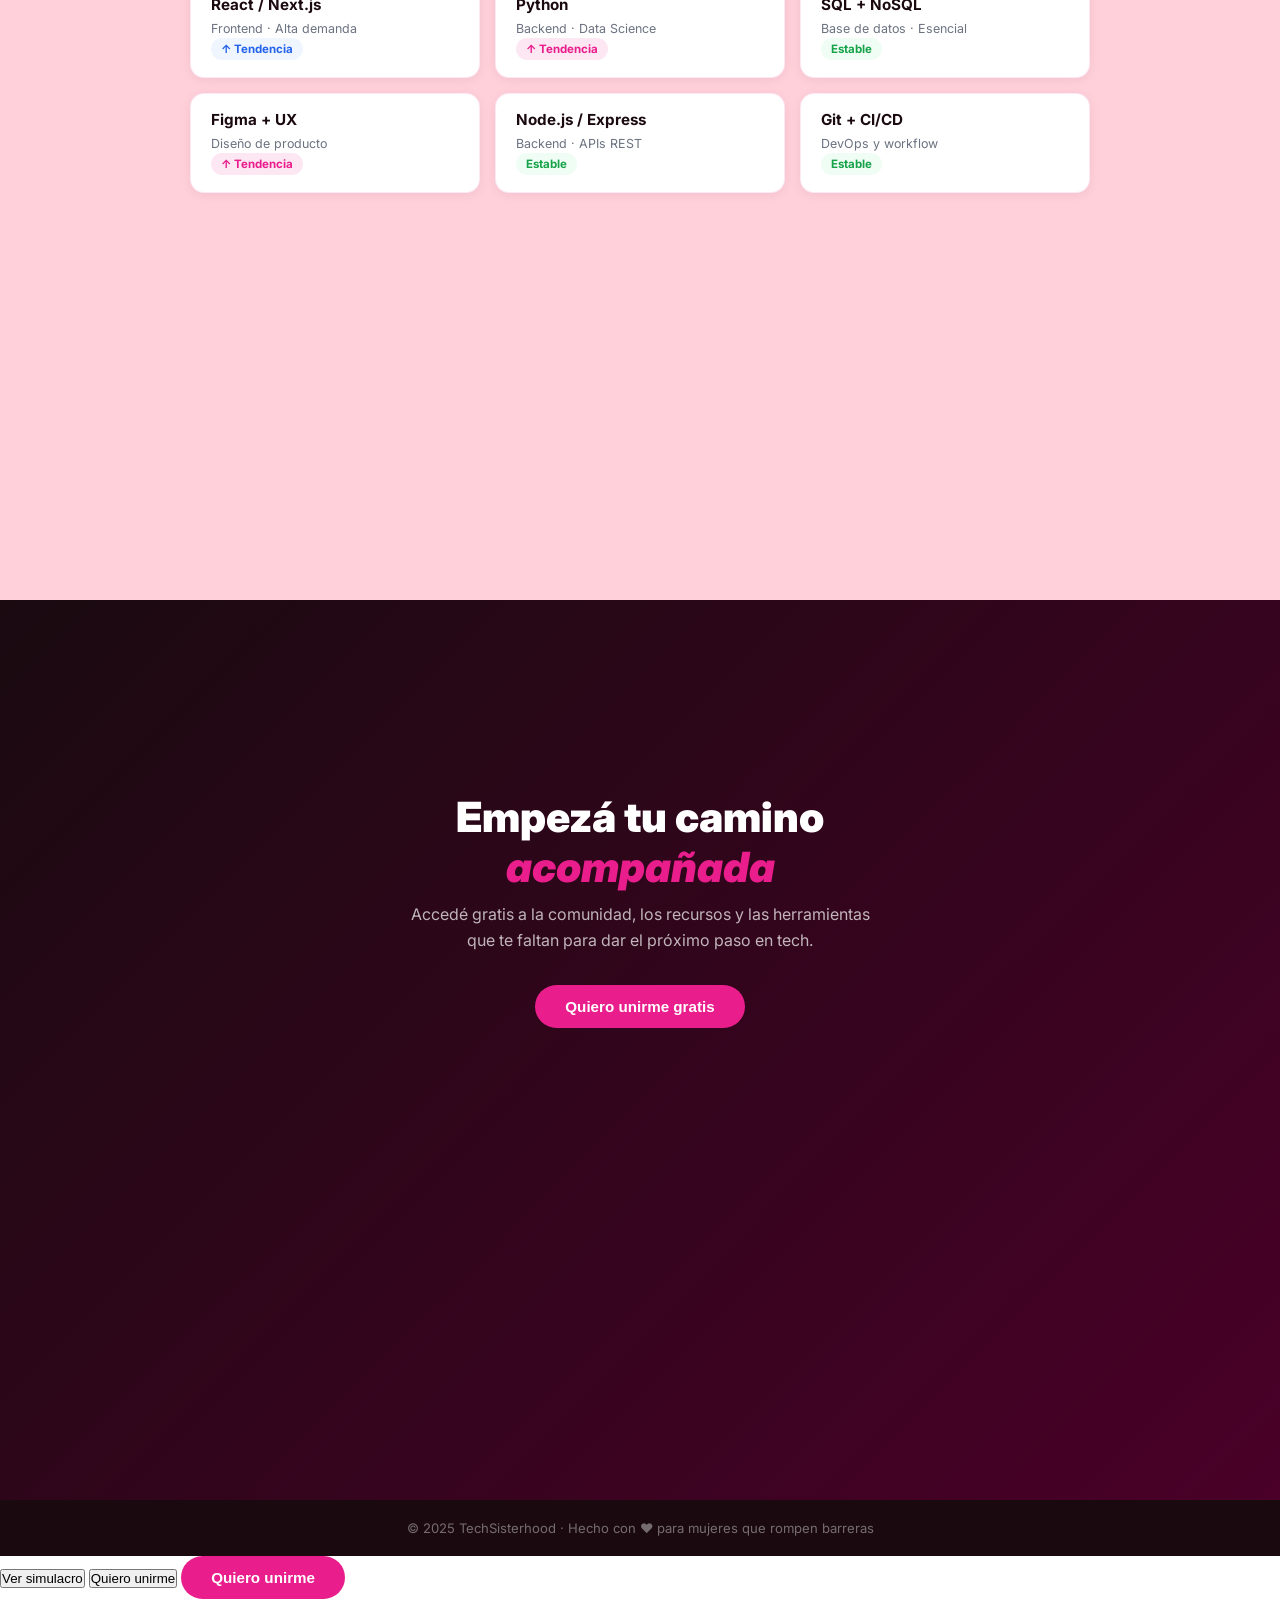
==== commit 5a3e48b7: "Botones y cards actualizados - boton cta de .hero - resize de todas las secciones y cards" ====
--- a/proyecto-equipo2-grupoB-main/html, css/index.html
+++ b/proyecto-equipo2-grupoB-main/html, css/index.html
@@ -19,7 +19,7 @@
     <li><a href="#simulacros">Simulacros</a></li>
     <li><a href="#mercado">Mercado</a></li>
   </ul>
- <button class="nav-cta" onclick="window.location.href='quierounirme/login.html'">Quiero unirme</button>
+ <button class="nav-cta" onclick="window.location.href='quierounirme/login.html'">Iniciar sesión</button>
 </nav>
 
 <!-- HERO -->
@@ -29,8 +29,7 @@
     <p>Un espacio creado para mujeres jóvenes que quieren ingresar y desarrollarse en el área tecnológica. Referencias, comunidad de apoyo y herramientas para que nada te detenga.</p>
   </div>
     <div class="hero-btns">
-      <button class="btn-primary">Quiero unirme</button>
-      <button class="btn-outline">Conocer más</button>
+      <button class="btn-primary" id="botonPrincipal">Quiero unirme</button>
     </div>
 </section>
 
--- a/proyecto-equipo2-grupoB-main/html, css/index.css
+++ b/proyecto-equipo2-grupoB-main/html, css/index.css
@@ -16,6 +16,10 @@
   color: var(--dark);
   background: var(--white);
   overflow-x: hidden;
+}
+
+.hero, .problem, .features, .community, .simulacros, .mercado, .cta-final {
+  min-height: 100vh;
 }
 
 /* ─── NAV ─── */
@@ -71,7 +75,7 @@
   text-transform: uppercase;
   letter-spacing: -1px;
   margin-bottom: 20px;
-  margin-top: 5vh;
+  margin-top: 2vh;
   text-align: left;
   padding-left: 75px;
 }
@@ -81,7 +85,7 @@
   font-size: 1.18rem; line-height: 1.6;
   max-width: 570px; margin: 0 auto 36px;
 }
-.hero-btns { display: flex; gap: 40px; justify-content: center; flex-wrap: wrap; }
+.hero-btns { margin-top: 5%; display: flex; justify-content: center; flex-wrap: wrap; }
 
 /* ─── BUTTONS ─── */
 .btn-primary {
@@ -90,7 +94,17 @@
   padding: 13px 30px; font-size: .95rem; font-weight: 700;
   cursor: pointer; transition: transform .15s, opacity .2s;
 }
+
+#botonPrincipal{
+  font-size: 1.5rem; line-height: 1.6;
+  min-width: 300px;
+  min-height: 80px;
+  border-radius: 58px;
+}
+
 .btn-primary:hover { opacity: .88; transform: translateY(-1px); }
+
+/*Boton borrado*/
 .btn-outline {
   background: transparent; color: var(--white);
   border: 2px solid rgba(255,255,255,.45);
@@ -152,13 +166,14 @@
 /* ─── FEATURES ─── */
 .features {
   background: var(--offwhite);
-  padding: 80px 24px;
+  padding: 100px 24px;
 }
 .features-grid {
+  padding-top: 2%;
   display: grid;
   grid-template-columns: repeat(2, 1fr); /* 2 columnas fijas en PC */
   gap: 20px;
-  max-width: 700px;
+  max-width: 900px;
   margin: 0 auto;
 }
 .feature-card {
@@ -185,7 +200,7 @@
   background: #1e0e18;
   border-radius: 18px;
   padding: 20px;
-  width: 340px;
+  width: 450px;
   max-width: 100%;
   border: 1px solid rgba(233,30,140,.25);
 }
@@ -197,7 +212,7 @@
   display: flex; gap: 12px; align-items: flex-start;
   background: rgba(255,255,255,.05);
   border-radius: 10px; padding: 14px;
-  margin-bottom: 10px;
+  margin-bottom: 15px;
 }
 .avatar {
   width: 34px; height: 34px; border-radius: 50%;
@@ -267,20 +282,22 @@
 
 /* ─── MERCADO ─── */
 .mercado {
-  padding: 80px 24px;
-  background: var(--offwhite);
+  padding: 12% 24px;
+  background-color: #ffcfda;
 }
 .mercado-grid {
   display: grid;
   grid-template-columns: repeat(auto-fit, minmax(240px, 1fr));
-  gap: 14px;
-  max-width: 860px;
+  gap: 15px;
+  max-width: 900px;
   margin: 0 auto;
 }
 .skill-card {
+  height: 100px;
   background: var(--white);
   border-radius: 14px;
   padding: 16px 20px;
+  height:
   display: flex; align-items: center; justify-content: space-between;
   box-shadow: 0 2px 12px rgba(0,0,0,.06);
   border: 1px solid rgba(233,30,140,.1);
@@ -298,7 +315,7 @@
 /* ─── CTA FINAL ─── */
 .cta-final {
   background: linear-gradient(135deg, #1a0a10 0%, #4a0028 100%);
-  padding: 90px 24px;
+  padding: 15% 24px;
   text-align: center;
 }
 .cta-final h2 {
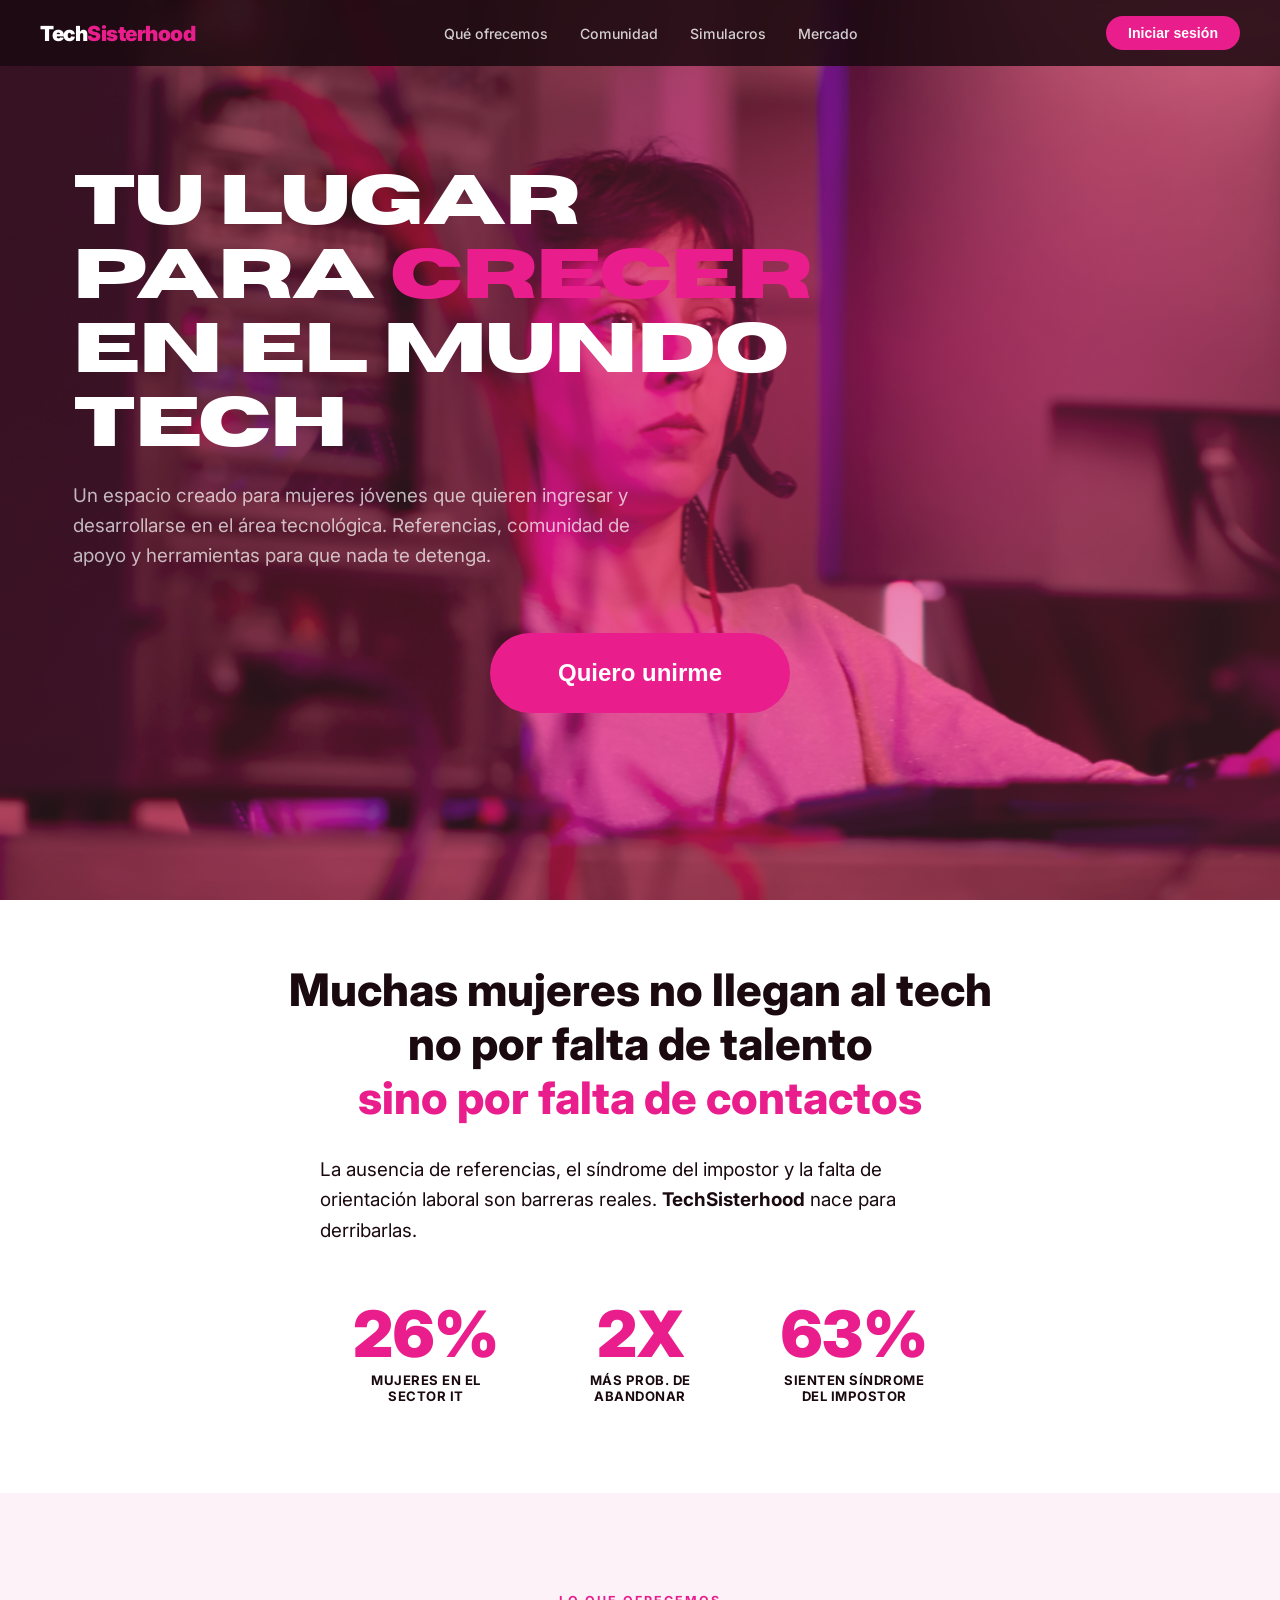
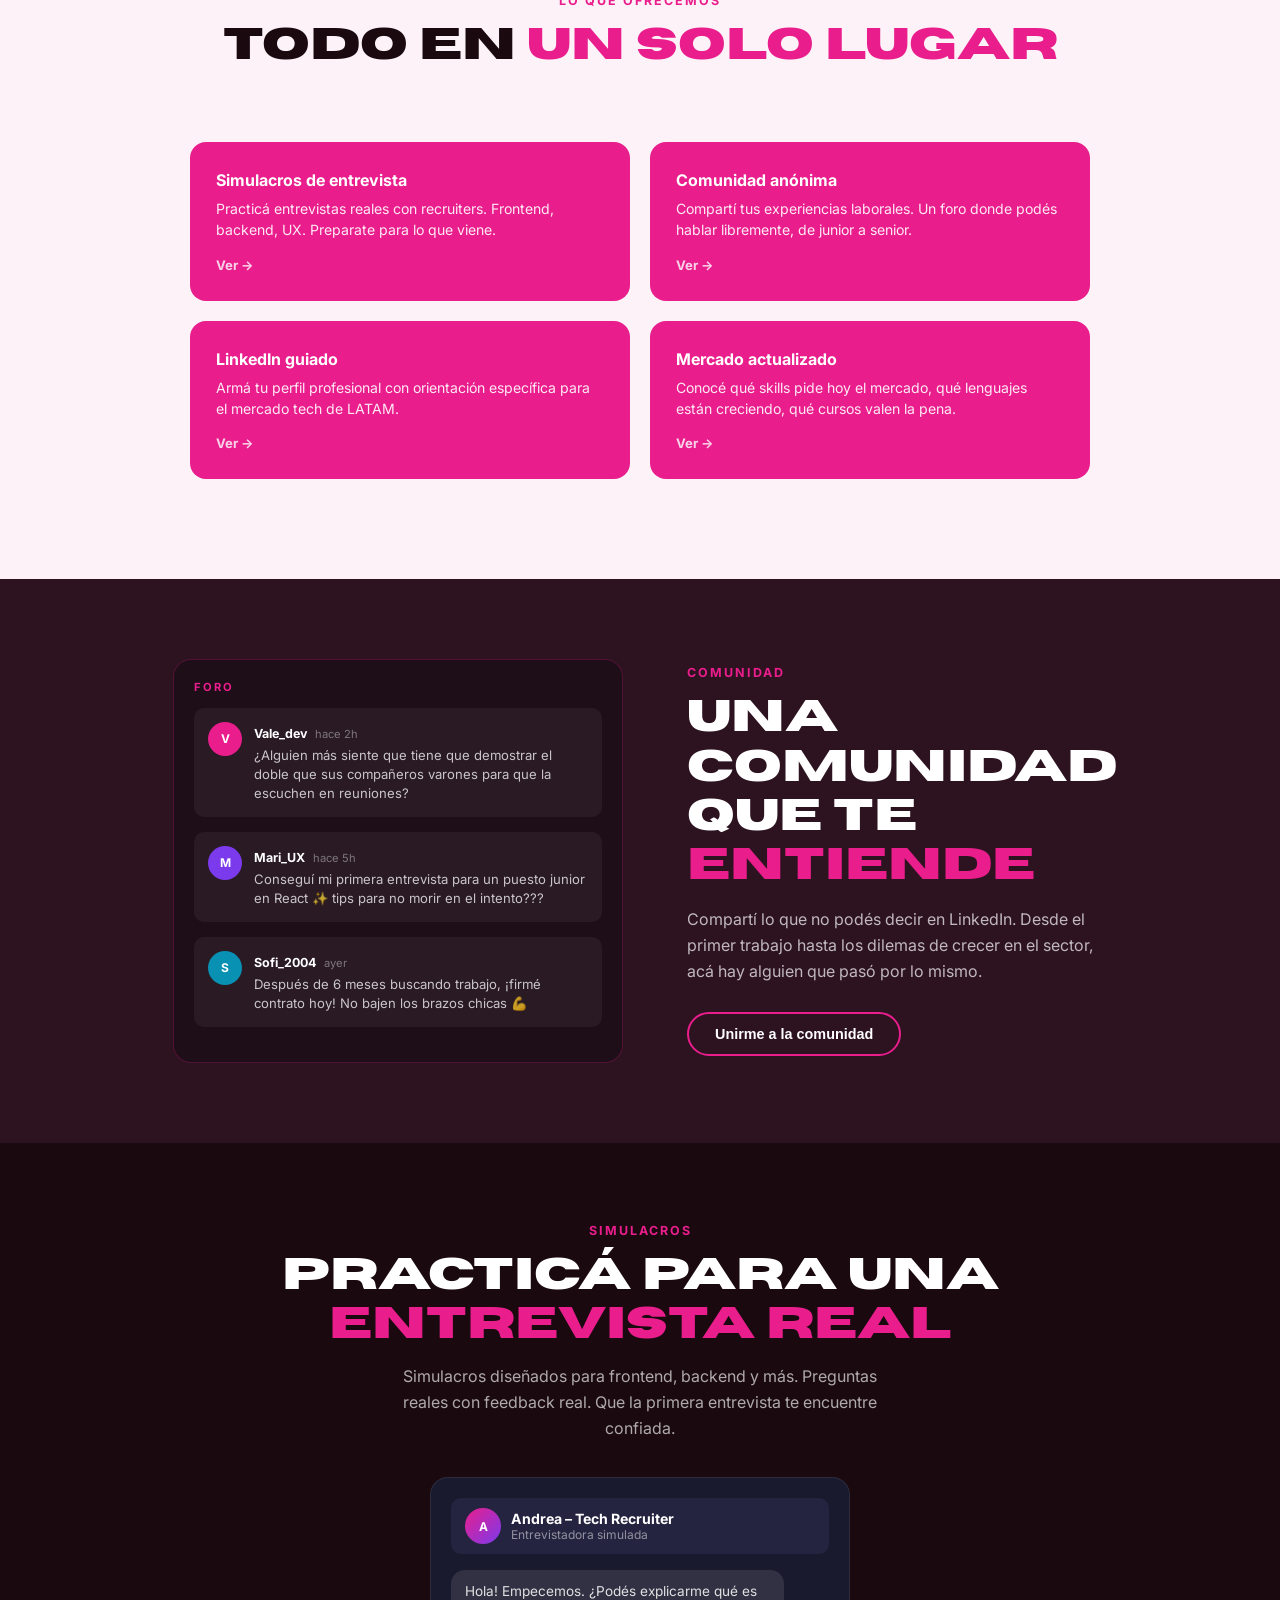
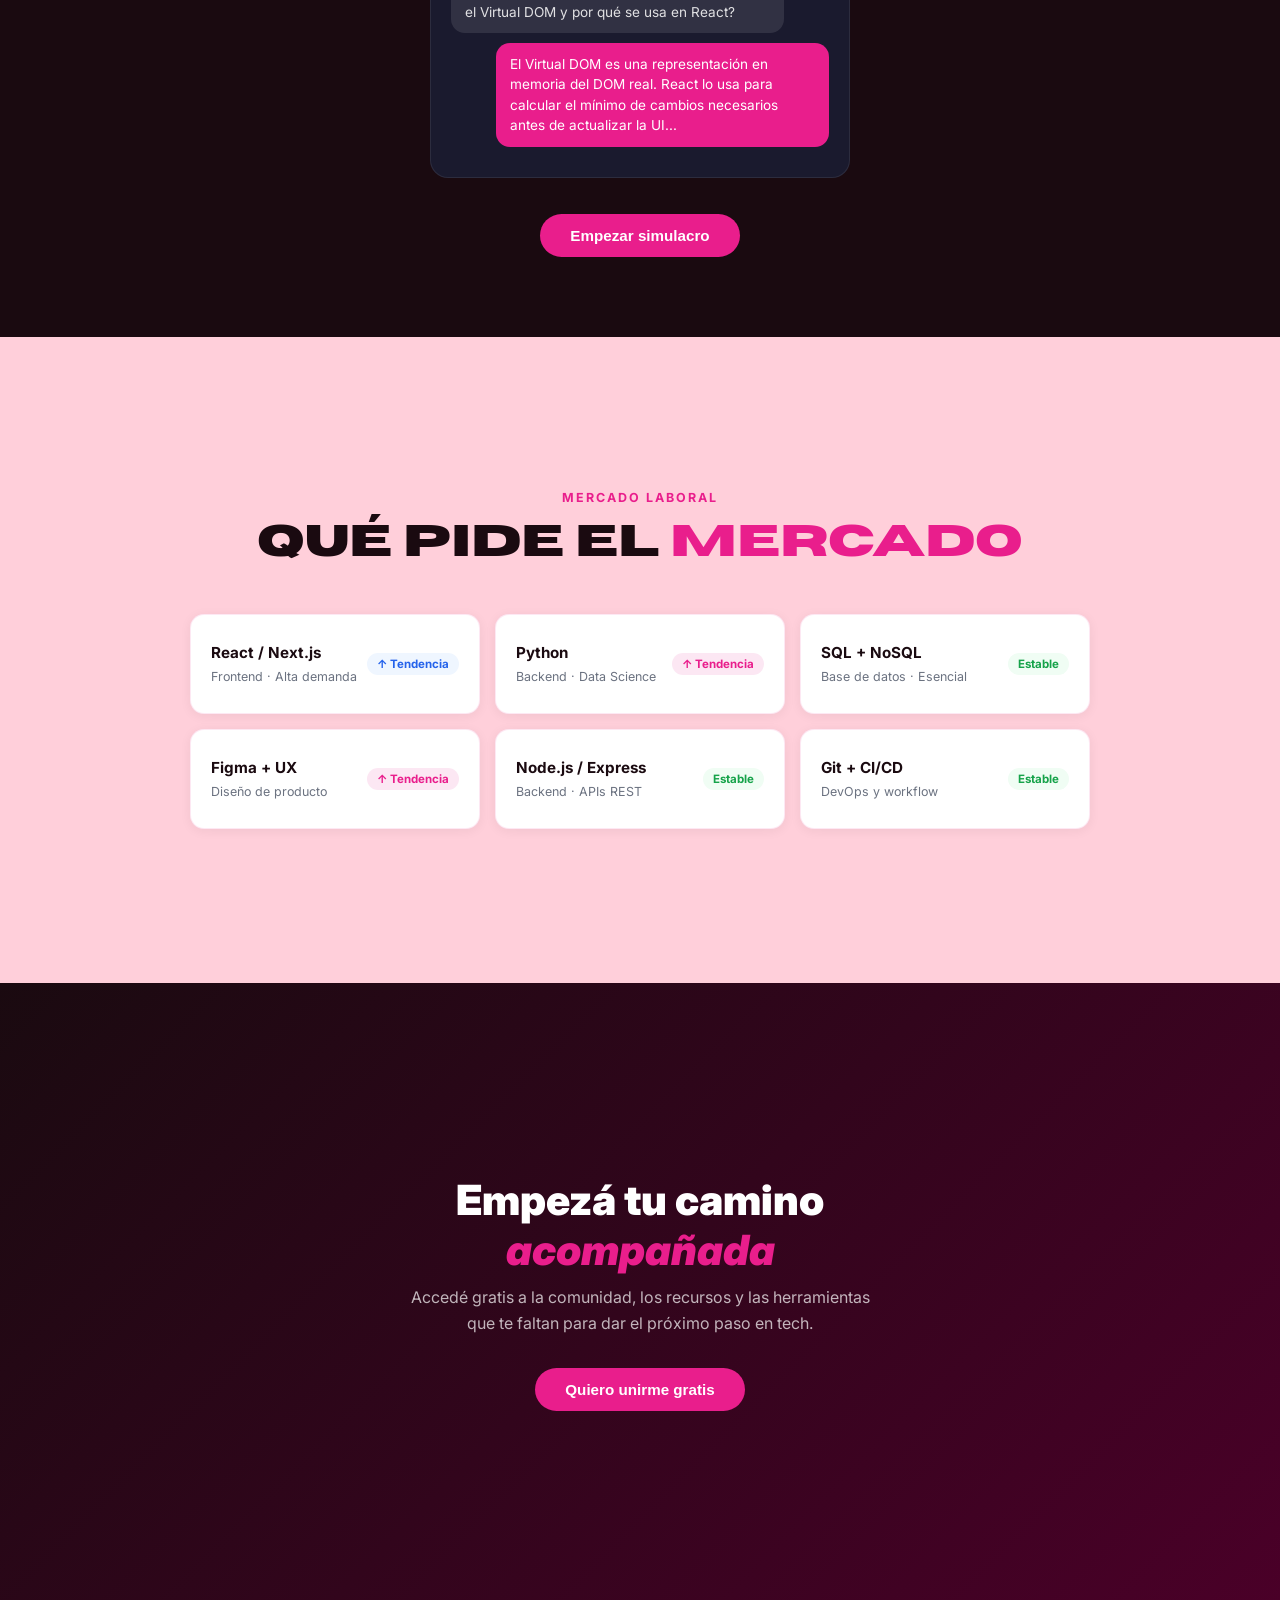
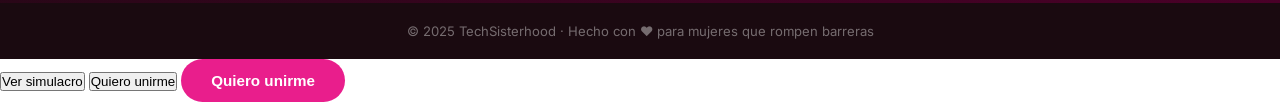
==== commit 66e2cf5e: "nueva fuente + reajuste de tamaños - carpeta data para .otf y png/jpg - nueva fuente para titulos - " ====
--- a/proyecto-equipo2-grupoB-main/html, css/index.html
+++ b/proyecto-equipo2-grupoB-main/html, css/index.html
@@ -25,7 +25,7 @@
 <!-- HERO -->
 <section class="hero">
   <div class="hero-content">
-    <h1>Tu lugar para<br/><em>crecer</em> en el<br/>mundo tech</h1>
+    <h1 class="titulos">Tu lugar para<em> crecer</em> en el mundo tech</h1>
     <p>Un espacio creado para mujeres jóvenes que quieren ingresar y desarrollarse en el área tecnológica. Referencias, comunidad de apoyo y herramientas para que nada te detenga.</p>
   </div>
     <div class="hero-btns">
@@ -35,7 +35,7 @@
 
 <!-- PROBLEM -->
 <section class="problem">
-  <h2>Muchas mujeres no llegan al tech<br/><em>no por falta de talento<br/>sino por falta de contactos</em></h2>
+  <h1>Muchas mujeres no llegan al tech<br/> no por falta de talento<br/><em>sino por falta de contactos</em></h1>
   <p>La ausencia de referencias, el síndrome del impostor y la falta de orientación laboral son barreras reales. <strong>TechSisterhood</strong> nace para derribarlas.</p>
   <div class="stats">
     <div class="stat-box">
@@ -55,8 +55,8 @@
 
 <!-- FEATURES -->
 <section class="features" id="features">
-  <div class="section-label">Lo que ofrecemos</div>
-  <div class="section-title">Todo en <em>un solo lugar</em></div>
+  <div class="section-label" class="titulos">Lo que ofrecemos</div>
+  <div class="section-title"> Todo en <em>un solo lugar</em> </div>
   <div class="features-grid">
     <div class="feature-card">
       <h3>Simulacros de entrevista</h3>
@@ -109,7 +109,7 @@
   </div>
   <div class="community-text">
     <div class="section-label">Comunidad</div>
-    <h2>Una comunidad<br/>que te <em>entiende</em></h2>
+    <h2 class="titulos">Una comunidad<br/>que te <em>entiende</em></h2>
     <p>Compartí lo que no podés decir en LinkedIn. Desde el primer trabajo hasta los dilemas de crecer en el sector, acá hay alguien que pasó por lo mismo.</p>
     <button class="btn-pink-outline">Unirme a la comunidad</button>
   </div>
@@ -118,7 +118,7 @@
 <!-- SIMULACROS -->
 <section class="simulacros" id="simulacros">
   <div class="section-label">Simulacros</div>
-  <h2>Practicá para una<br/><em>entrevista real</em></h2>
+  <h2 class="titulos">Practicá para una<br/><em>entrevista real</em></h2>
   <p>Simulacros diseñados para frontend, backend y más. Preguntas reales con feedback real. Que la primera entrevista te encuentre confiada.</p>
   <div class="chat-mockup">
     <div class="chat-header">
@@ -137,7 +137,7 @@
 <!-- MERCADO -->
 <section class="mercado" id="mercado">
   <div class="section-label">Mercado laboral</div>
-  <div class="section-title">Qué pide el <em>mercado</em></div>
+  <div class="section-title" class="titulos">Qué pide el <em>mercado</em></div>
   <div class="mercado-grid">
     <div class="skill-card">
       <div class="skill-info">
--- a/proyecto-equipo2-grupoB-main/html, css/index.css
+++ b/proyecto-equipo2-grupoB-main/html, css/index.css
@@ -1,4 +1,11 @@
 *, *::before, *::after { box-sizing: border-box; margin: 0; padding: 0; }
+
+@font-face {
+  font-family: 'Horizon';
+  src: url('fonts/horizon.otf') format('opentype');
+  font-weight: 700;
+  font-style: normal;
+}
 
 :root {
   --pink:      #e91e8c;
@@ -18,9 +25,14 @@
   overflow-x: hidden;
 }
 
-.hero, .problem, .features, .community, .simulacros, .mercado, .cta-final {
-  min-height: 100vh;
-}
+.titulos, .section-title {
+  font-family: 'Horizon', sans-serif;
+}
+
+.problem, .features, .community, .simulacros, .mercado, .cta-final {
+  min-height: auto;
+}
+
 
 /* ─── NAV ─── */
 nav {
@@ -51,7 +63,7 @@
   min-height: 100vh;
   background:
      linear-gradient(135deg, rgba(106,26,58,0.5) 0%, rgba(196,0,106,0.4) 60%, rgba(224,53,122,0.35) 100%),
-    url('CET onepage base.png');
+    url('fonts/CET onepage base.png');
   background-size: cover;
   background-position: center;
   background-blend-mode: multiply;
@@ -66,7 +78,7 @@
   z-index: 0;
   pointer-events: none;
 }
-.hero-content { position: relative; z-index: 2; max-width: 720px; }
+.hero-content { position: relative; z-index: 2; max-width: 70%; padding-left: 4% }
 .hero h1 {
   font-size: clamp(2.6rem, 6vw, 4.4rem);
   font-weight: 900;
@@ -75,16 +87,16 @@
   text-transform: uppercase;
   letter-spacing: -1px;
   margin-bottom: 20px;
-  margin-top: 2vh;
+  margin-top: 5vh;
   text-align: left;
-  padding-left: 75px;
+
 }
 .hero h1 em { color: var(--pink); font-style: normal; }
 .hero p {
   color: rgba(255,255,255,.7);
   font-size: 1.18rem; line-height: 1.6;
-  max-width: 570px; margin: 0 auto 36px;
-}
+  max-width: 570px; 
+} 
 .hero-btns { margin-top: 5%; display: flex; justify-content: center; flex-wrap: wrap; }
 
 /* ─── BUTTONS ─── */
@@ -123,27 +135,45 @@
 
 /* ─── PROBLEM STRIP ─── */
 .problem {
-  padding: 80px 24px;
-  text-align: center;
-  background: var(--white);
-}
-.problem h2 {
-  font-size: clamp(1.5rem, 3.5vw, 2.2rem);
-  font-weight: 700;
-  line-height: 1.3;
+  background: url('fonts/fondoProblems.jpg');
+  background-size: 120%;
+  background-repeat: no-repeat;
+  background-position: center;
+  position: relative;
+  padding: 5% 0 7% 0;
+}
+
+.problem::before {
+  content: '';
+  position: absolute;
+  inset: 0;
+  background: rgba(255, 255, 255, 0.7);
+  z-index: 0;
+}
+
+.problem > * {
+  position: relative;
+  z-index: 1;
+}
+
+.problem h1 {
+  text-align: center;
+  font-size: 2.8rem;
+  font-weight: 800;
+  line-height: 1.2;
   margin-bottom: 12px;
 }
-.problem h2 em { color: var(--pink); font-style: normal; }
-.problem p { color: var(--gray); max-width: 580px; margin: 0 auto 56px; line-height: 1.6; }
-.stats { display: flex; gap: 40px; justify-content: center; flex-wrap: wrap; }
+.problem h1 em { color: var(--pink); font-style: normal; }
+.problem p { text-align: left; color: var(--black); max-width: 50%; margin: 30px auto 56px; font-size: 1.18rem; line-height: 1.6;}
+.stats { display: flex; gap: 5%; justify-content: center; flex-wrap: wrap; }
 .stat-box { text-align: center; }
 .stat-box .num {
-  font-size: clamp(2.2rem, 5vw, 3.2rem);
+  font-size: clamp(3.2rem, 5vw, 4.2rem);
   font-weight: 900; color: var(--pink); line-height: 1;
 }
 .stat-box .label {
-  font-size: .82rem; color: var(--gray); font-weight: 500;
-  text-transform: uppercase; letter-spacing: .5px; margin-top: 6px; max-width: 120px;
+  font-size: .82rem; color: var(--black); font-weight: 700;
+  text-transform: uppercase; letter-spacing: .5px; margin-top: 6px; max-width: 150px;
 }
 
 /* ─── SECTION HELPERS ─── */
@@ -297,8 +327,9 @@
   background: var(--white);
   border-radius: 14px;
   padding: 16px 20px;
-  height:
-  display: flex; align-items: center; justify-content: space-between;
+  display: flex; 
+  align-items: center; 
+  justify-content: space-between;
   box-shadow: 0 2px 12px rgba(0,0,0,.06);
   border: 1px solid rgba(233,30,140,.1);
 }
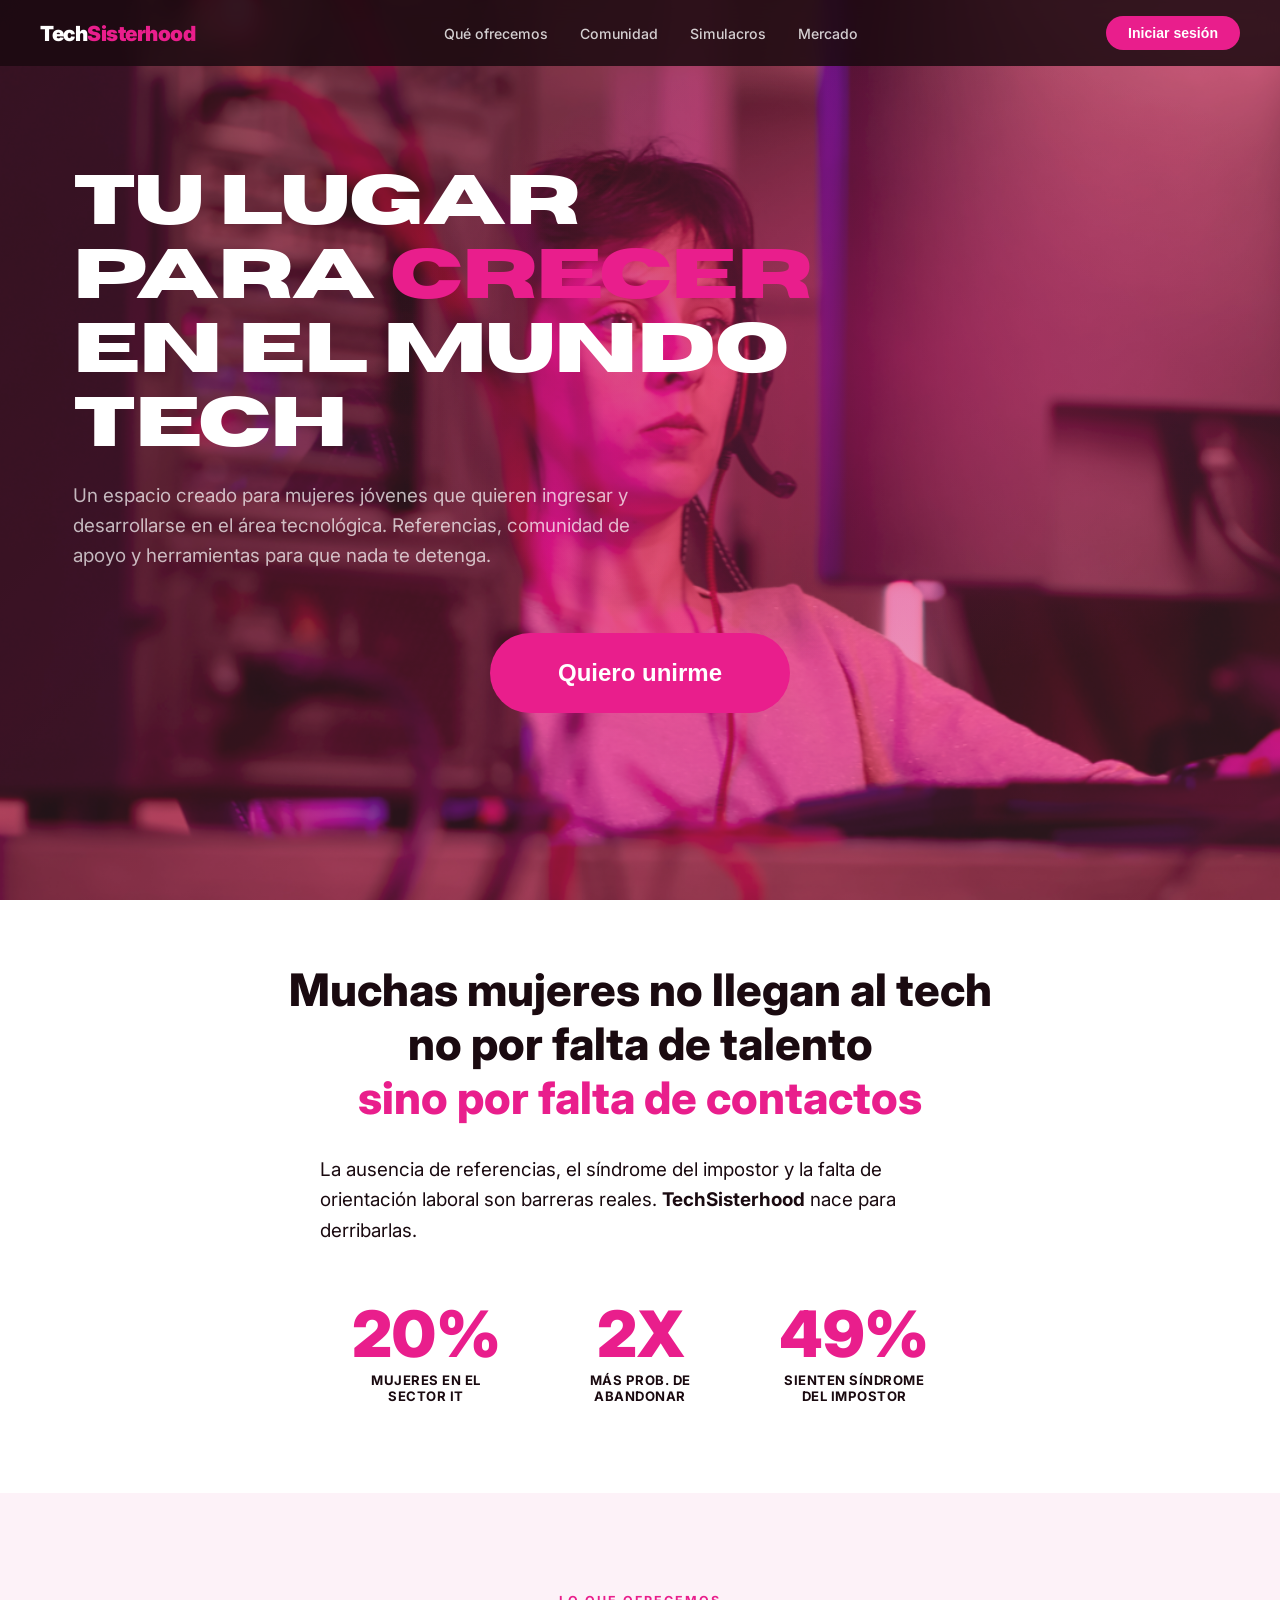
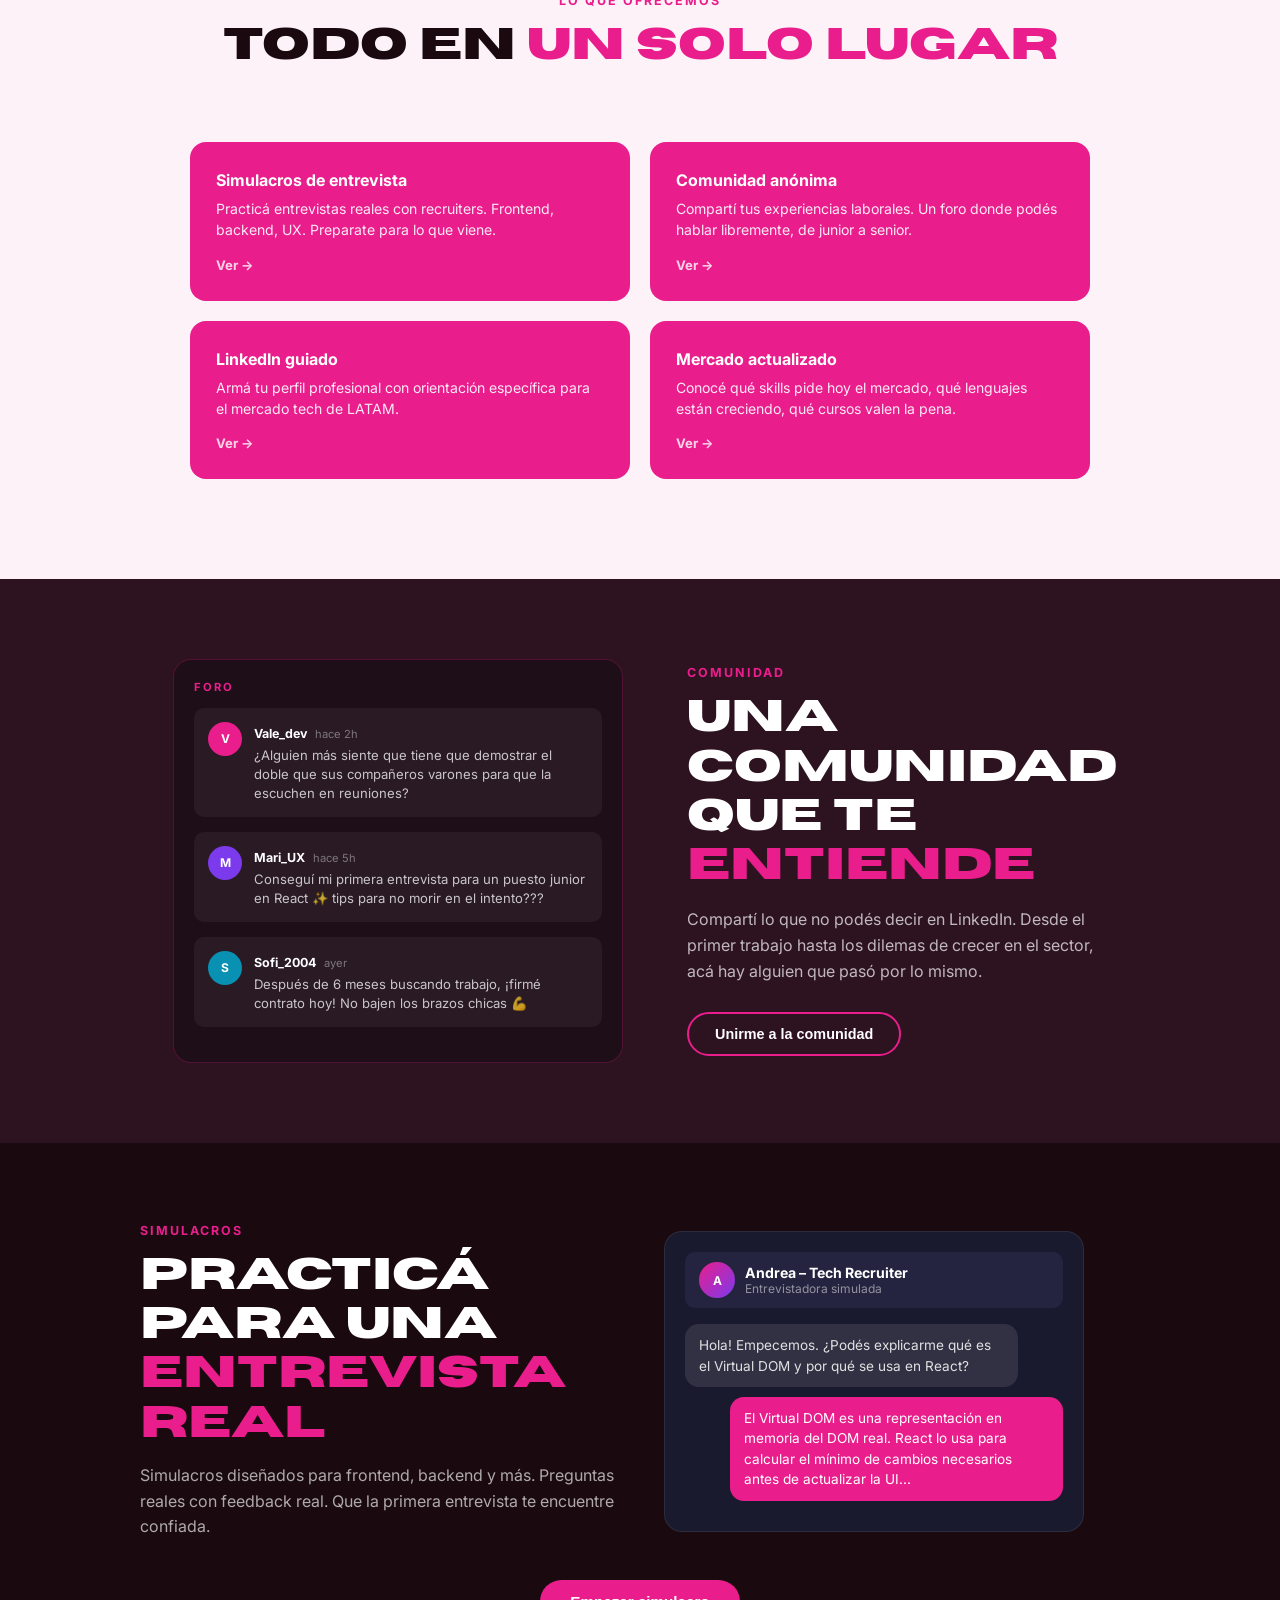
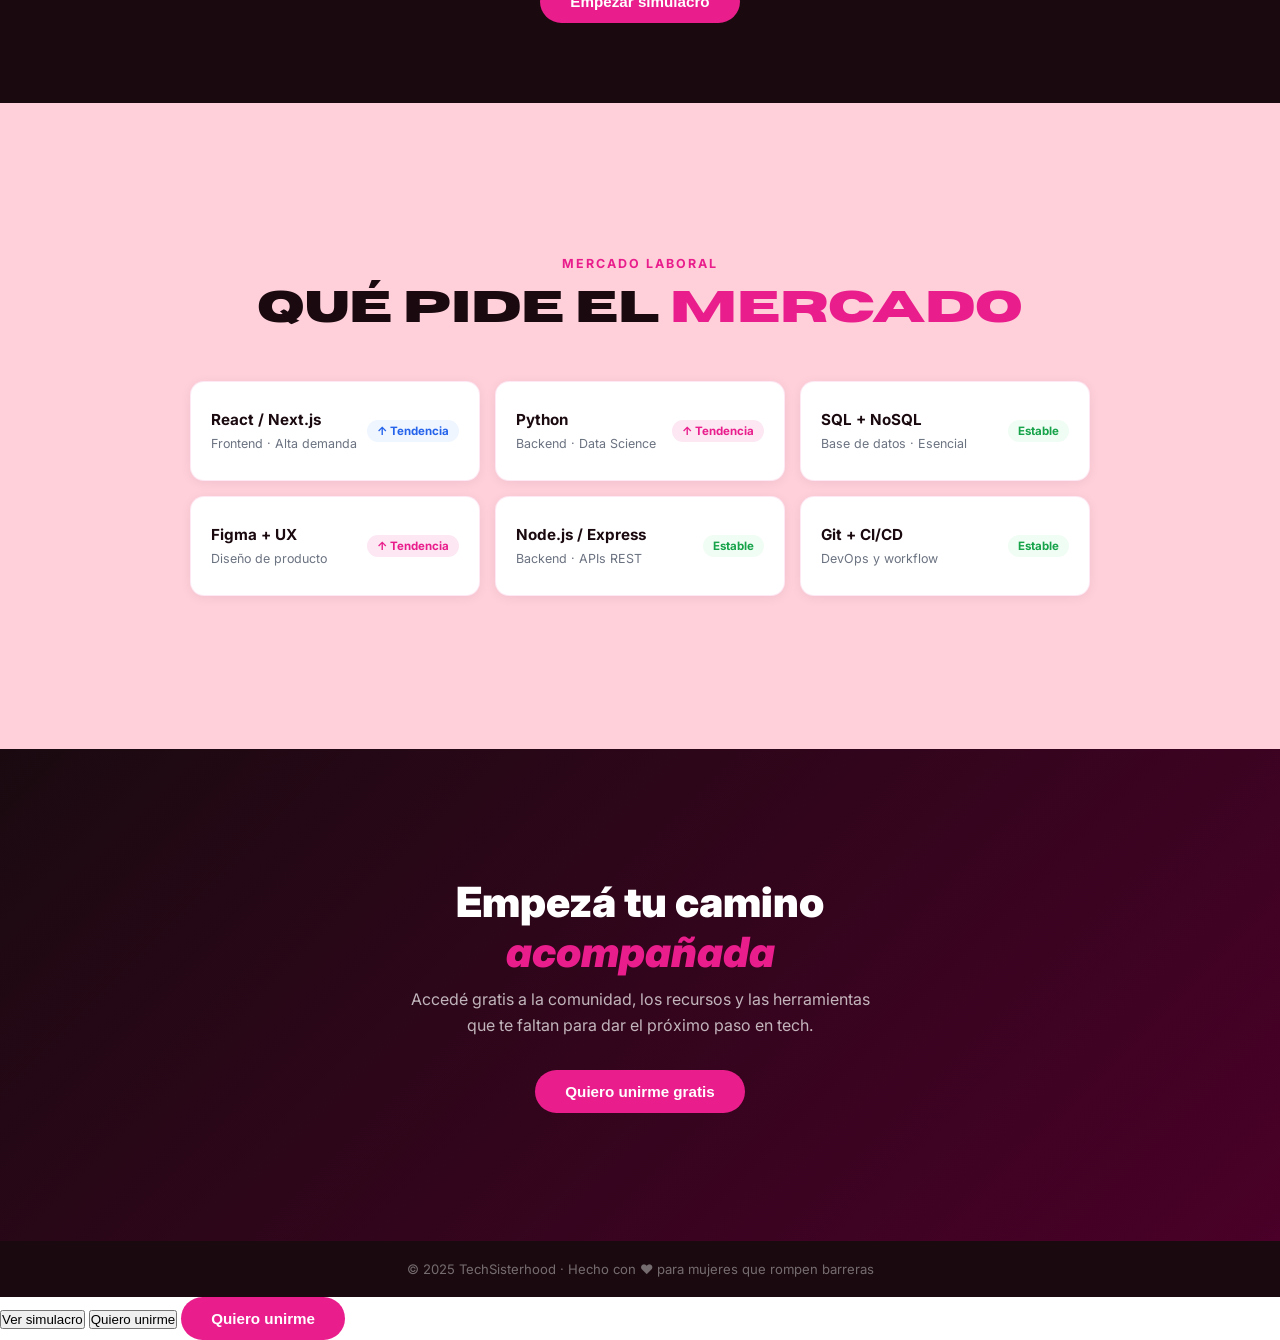
==== commit cb72beab: "Restructura seccion simulacros" ====
--- a/proyecto-equipo2-grupoB-main/html, css/index.html
+++ b/proyecto-equipo2-grupoB-main/html, css/index.html
@@ -117,19 +117,23 @@
 
 <!-- SIMULACROS -->
 <section class="simulacros" id="simulacros">
-  <div class="section-label">Simulacros</div>
-  <h2 class="titulos">Practicá para una<br/><em>entrevista real</em></h2>
-  <p>Simulacros diseñados para frontend, backend y más. Preguntas reales con feedback real. Que la primera entrevista te encuentre confiada.</p>
-  <div class="chat-mockup">
-    <div class="chat-header">
-      <div class="chat-avatar">A</div>
-      <div>
-        <div class="chat-name">Andrea – Tech Recruiter</div>
-        <div class="chat-role">Entrevistadora simulada</div>
-      </div>
-    </div>
-    <div class="chat-bubble bubble-recruiter">Hola! Empecemos. ¿Podés explicarme qué es el Virtual DOM y por qué se usa en React?</div>
-    <div class="chat-bubble bubble-user">El Virtual DOM es una representación en memoria del DOM real. React lo usa para calcular el mínimo de cambios necesarios antes de actualizar la UI...</div>
+  <div class="simulacros-grid">
+    <div class="simulacros-text">
+      <div class="section-label">Simulacros</div>
+      <h2 class="titulos">Practicá para una<br/><em>entrevista real</em></h2>
+      <p>Simulacros diseñados para frontend, backend y más. Preguntas reales con feedback real. Que la primera entrevista te encuentre confiada.</p>
+    </div>
+    <div class="chat-mockup">
+      <div class="chat-header">
+        <div class="chat-avatar">A</div>
+        <div>
+          <div class="chat-name">Andrea – Tech Recruiter</div>
+          <div class="chat-role">Entrevistadora simulada</div>
+        </div>
+      </div>
+      <div class="chat-bubble bubble-recruiter">Hola! Empecemos. ¿Podés explicarme qué es el Virtual DOM y por qué se usa en React?</div>
+      <div class="chat-bubble bubble-user">El Virtual DOM es una representación en memoria del DOM real. React lo usa para calcular el mínimo de cambios necesarios antes de actualizar la UI...</div>
+    </div>
   </div>
   <button class="btn-primary">Empezar simulacro</button>
 </section>
--- a/proyecto-equipo2-grupoB-main/html, css/index.css
+++ b/proyecto-equipo2-grupoB-main/html, css/index.css
@@ -2,7 +2,7 @@
 
 @font-face {
   font-family: 'Horizon';
-  src: url('fonts/horizon.otf') format('opentype');
+  src: url('data/horizon.otf') format('opentype');
   font-weight: 700;
   font-style: normal;
 }
@@ -63,7 +63,7 @@
   min-height: 100vh;
   background:
      linear-gradient(135deg, rgba(106,26,58,0.5) 0%, rgba(196,0,106,0.4) 60%, rgba(224,53,122,0.35) 100%),
-    url('fonts/CET onepage base.png');
+    url('data/CET onepage base.png');
   background-size: cover;
   background-position: center;
   background-blend-mode: multiply;
@@ -135,7 +135,7 @@
 
 /* ─── PROBLEM STRIP ─── */
 .problem {
-  background: url('fonts/fondoProblems.jpg');
+  background: url('data/fondoProblems.jpg');
   background-size: 120%;
   background-repeat: no-repeat;
   background-position: center;
@@ -271,6 +271,19 @@
   background: var(--dark);
   text-align: center;
 }
+
+.simulacros-grid {
+  display: grid;
+  grid-template-columns: 1fr 1fr;
+  gap: 48px;
+  align-items: center;
+  max-width: 1000px;
+  margin: 0 auto 40px;
+  text-align: left;
+}
+
+.simulacros-text .section-label { text-align: left; }
+
 .simulacros h2 {
   font-size: clamp(1.8rem, 4vw, 2.8rem);
   font-weight: 900; line-height: 1.1;
@@ -279,13 +292,13 @@
   margin-bottom: 16px;
 }
 .simulacros h2 em { color: var(--pink); font-style: normal; }
-.simulacros > p { color: rgba(255,255,255,.65); max-width: 480px; margin: 0 auto 36px; line-height: 1.6; }
+.simulacros-text p { color: rgba(255,255,255,.65); line-height: 1.6; margin: 0; }
+
 .chat-mockup {
   background: #1a1a2e;
   border-radius: 18px;
   padding: 20px;
   max-width: 420px;
-  margin: 0 auto 36px;
   text-align: left;
   border: 1px solid rgba(255,255,255,.08);
 }
@@ -346,8 +359,8 @@
 /* ─── CTA FINAL ─── */
 .cta-final {
   background: linear-gradient(135deg, #1a0a10 0%, #4a0028 100%);
-  padding: 15% 24px;
-  text-align: center;
+  text-align: center;
+  padding: 10% 0 10% 0;
 }
 .cta-final h2 {
   font-size: clamp(1.8rem, 4vw, 2.6rem);
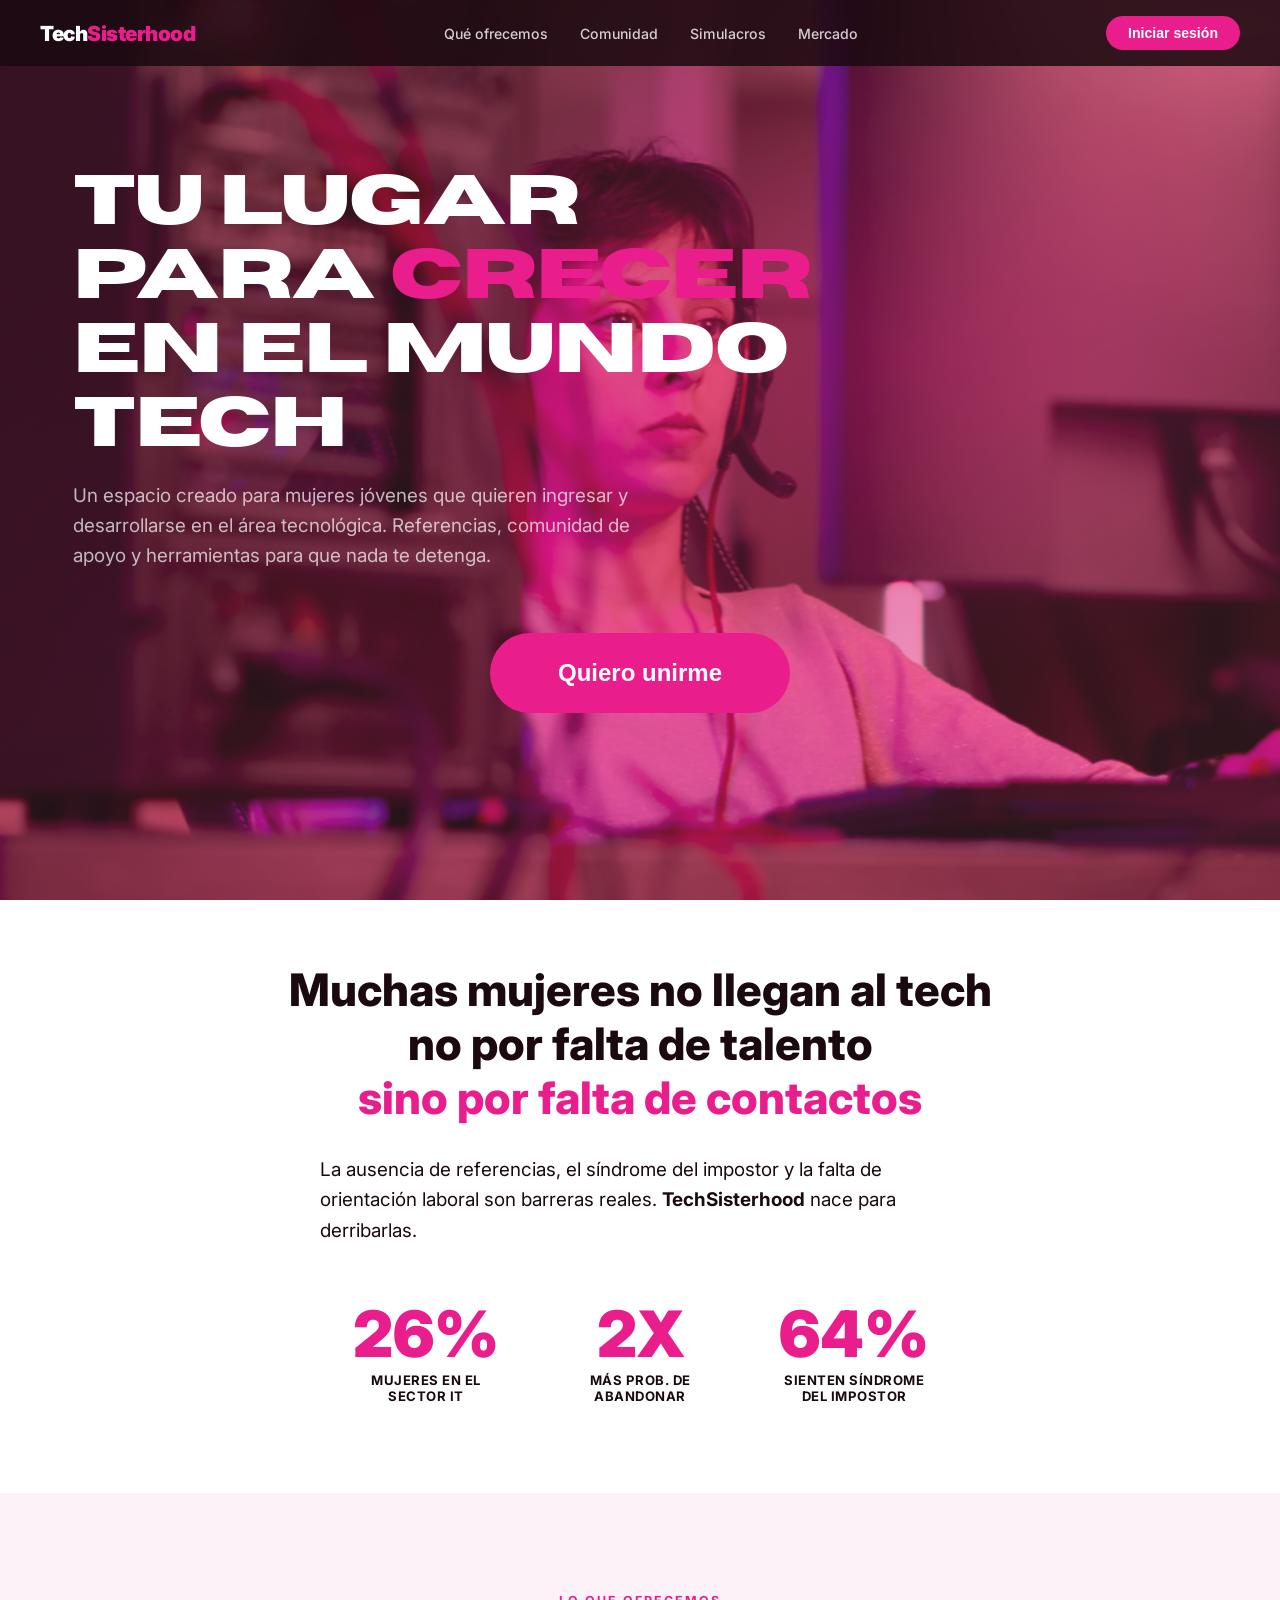
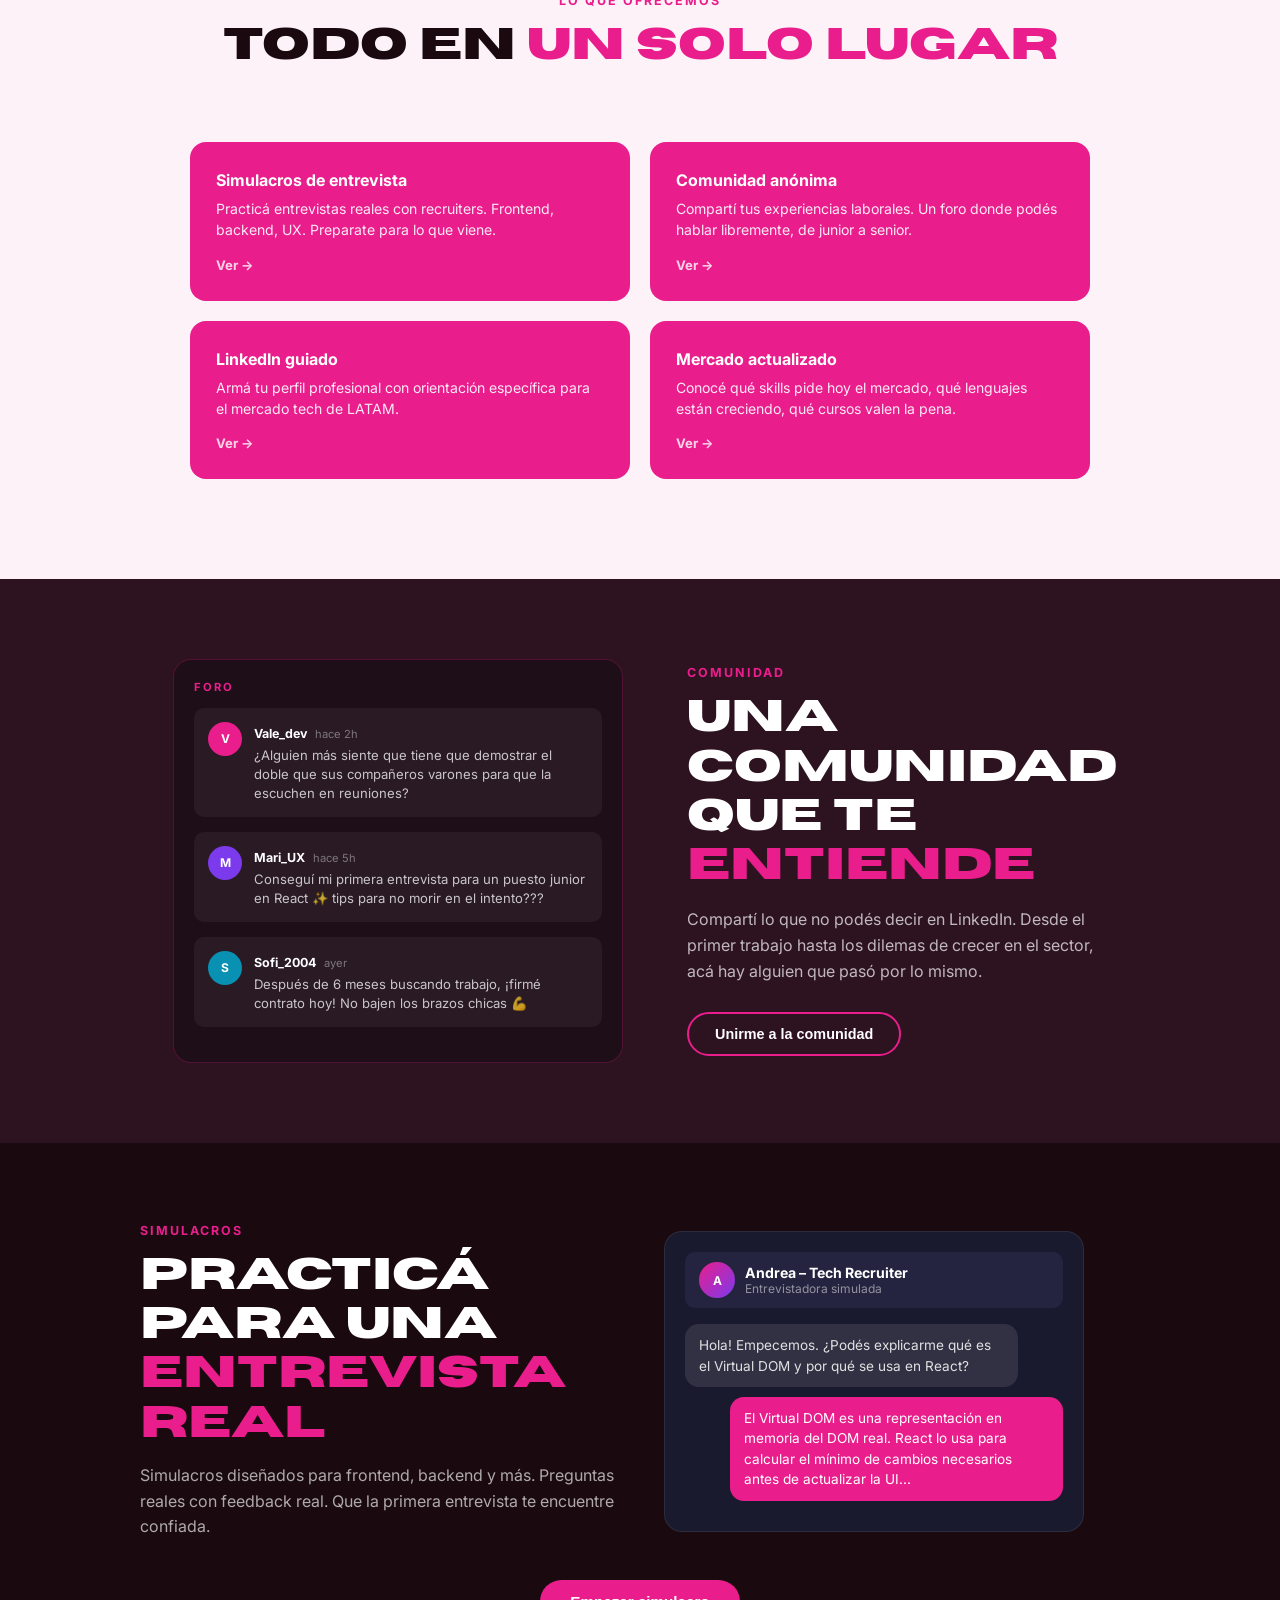
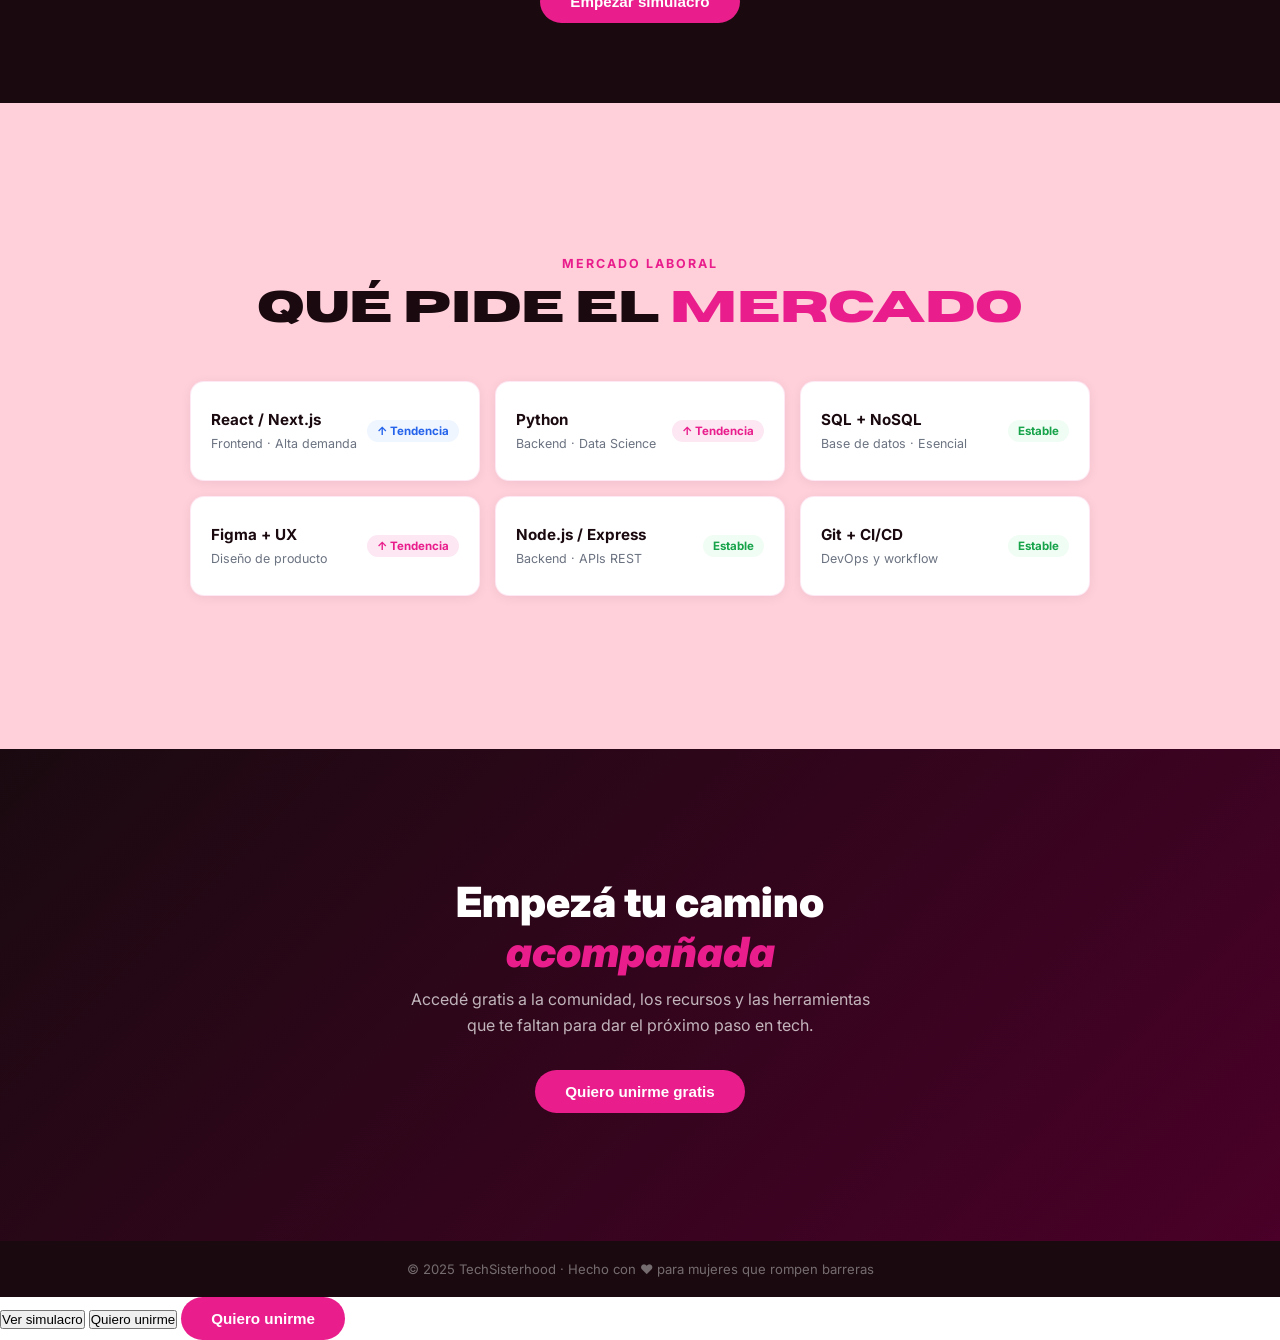
==== commit be92e9ac: "Acceso a simulacro - Creación de btn-simulacro (acceso directo al simulacro desde seccion .simulacro" ====
--- a/proyecto-equipo2-grupoB-main/html, css/index.html
+++ b/proyecto-equipo2-grupoB-main/html, css/index.html
@@ -135,7 +135,7 @@
       <div class="chat-bubble bubble-user">El Virtual DOM es una representación en memoria del DOM real. React lo usa para calcular el mínimo de cambios necesarios antes de actualizar la UI...</div>
     </div>
   </div>
-  <button class="btn-primary">Empezar simulacro</button>
+<button class="btn-simulacro" onclick="window.location.href='btnsimulacro/btn.html'">Empezar simulacro</button>
 </section>
 
 <!-- MERCADO -->
--- a/proyecto-equipo2-grupoB-main/html, css/index.css
+++ b/proyecto-equipo2-grupoB-main/html, css/index.css
@@ -100,7 +100,7 @@
 .hero-btns { margin-top: 5%; display: flex; justify-content: center; flex-wrap: wrap; }
 
 /* ─── BUTTONS ─── */
-.btn-primary {
+.btn-primary , .btn-simulacro{
   background: var(--pink); color: var(--white);
   border: none; border-radius: 28px;
   padding: 13px 30px; font-size: .95rem; font-weight: 700;
@@ -399,8 +399,9 @@
   justify-content: center;
 }
 
+/*Pop up registro*/
 .modal-box {
-  background: #2a2a3d;
+  background: #aa0760;
   border-radius: 20px;
   padding: 40px;
   width: 100%;
@@ -408,7 +409,6 @@
   display: flex;
   flex-direction: column;
   gap: 16px;
-  position: relative;
 }
 
 .modal-close {
@@ -440,10 +440,11 @@
 .input-group {
   display: flex;
   align-items: center;
-  background: #3a3a50;
+  background: #4a0028 60%;
   border-radius: 8px;
   padding: 12px 16px;
   gap: 12px;
+  margin-bottom: 12px;
 }
 
 .input-group input {
@@ -463,6 +464,7 @@
   display: flex;
   gap: 12px;
   margin-top: 8px;
+  margin-bottom: 12px;
 }
 
 .btn-registro {
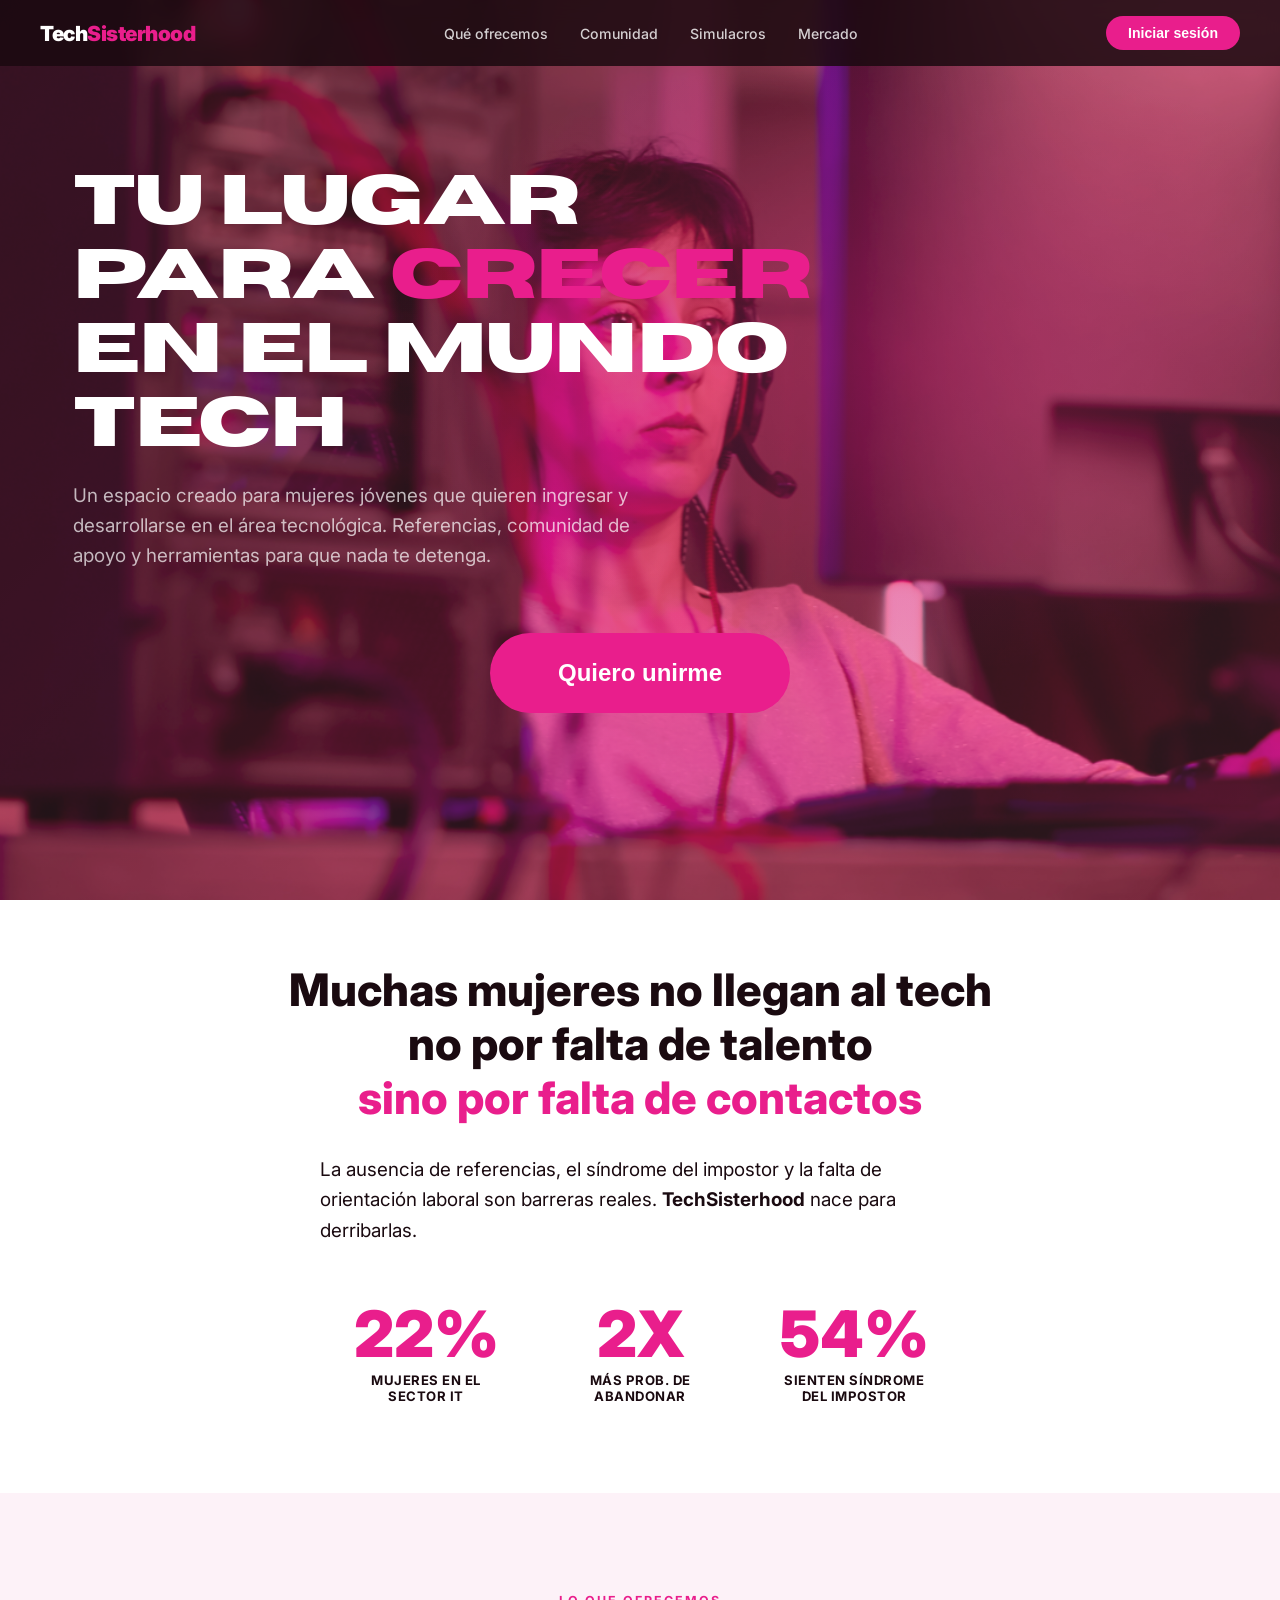
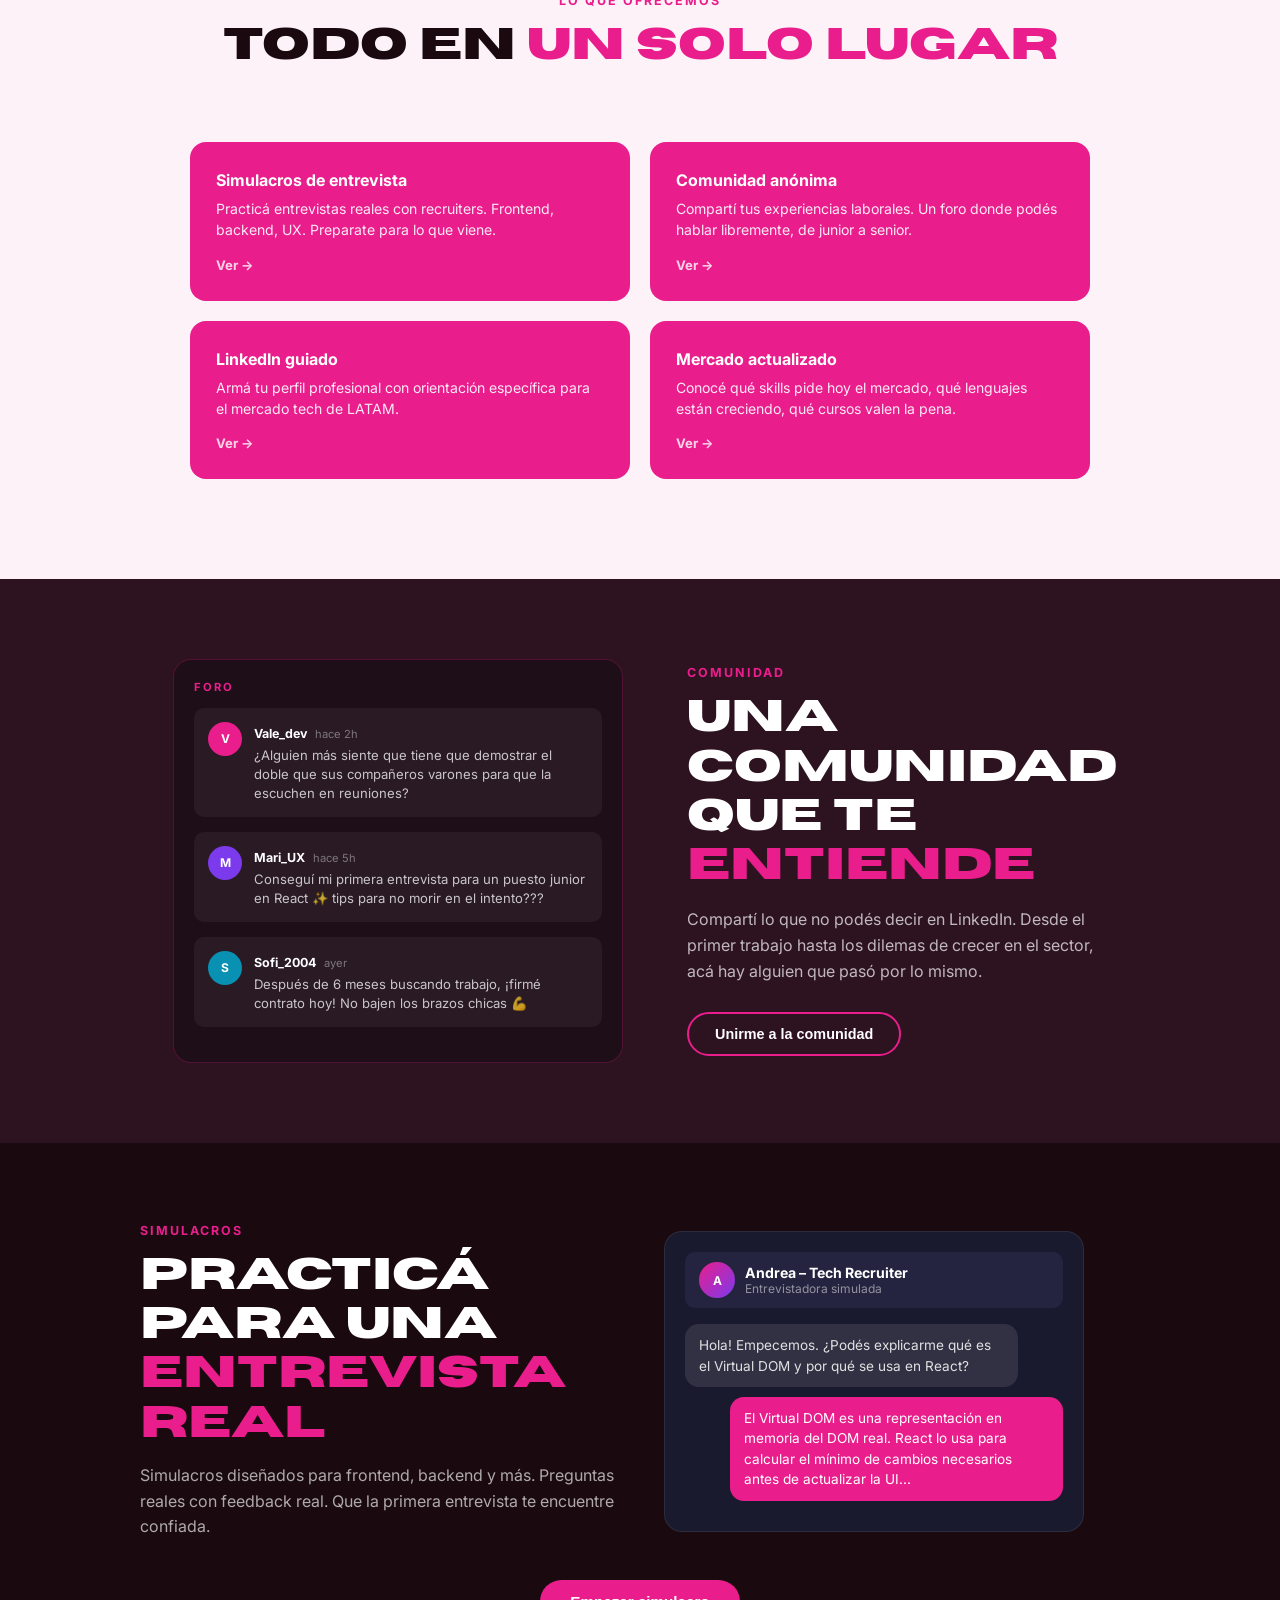
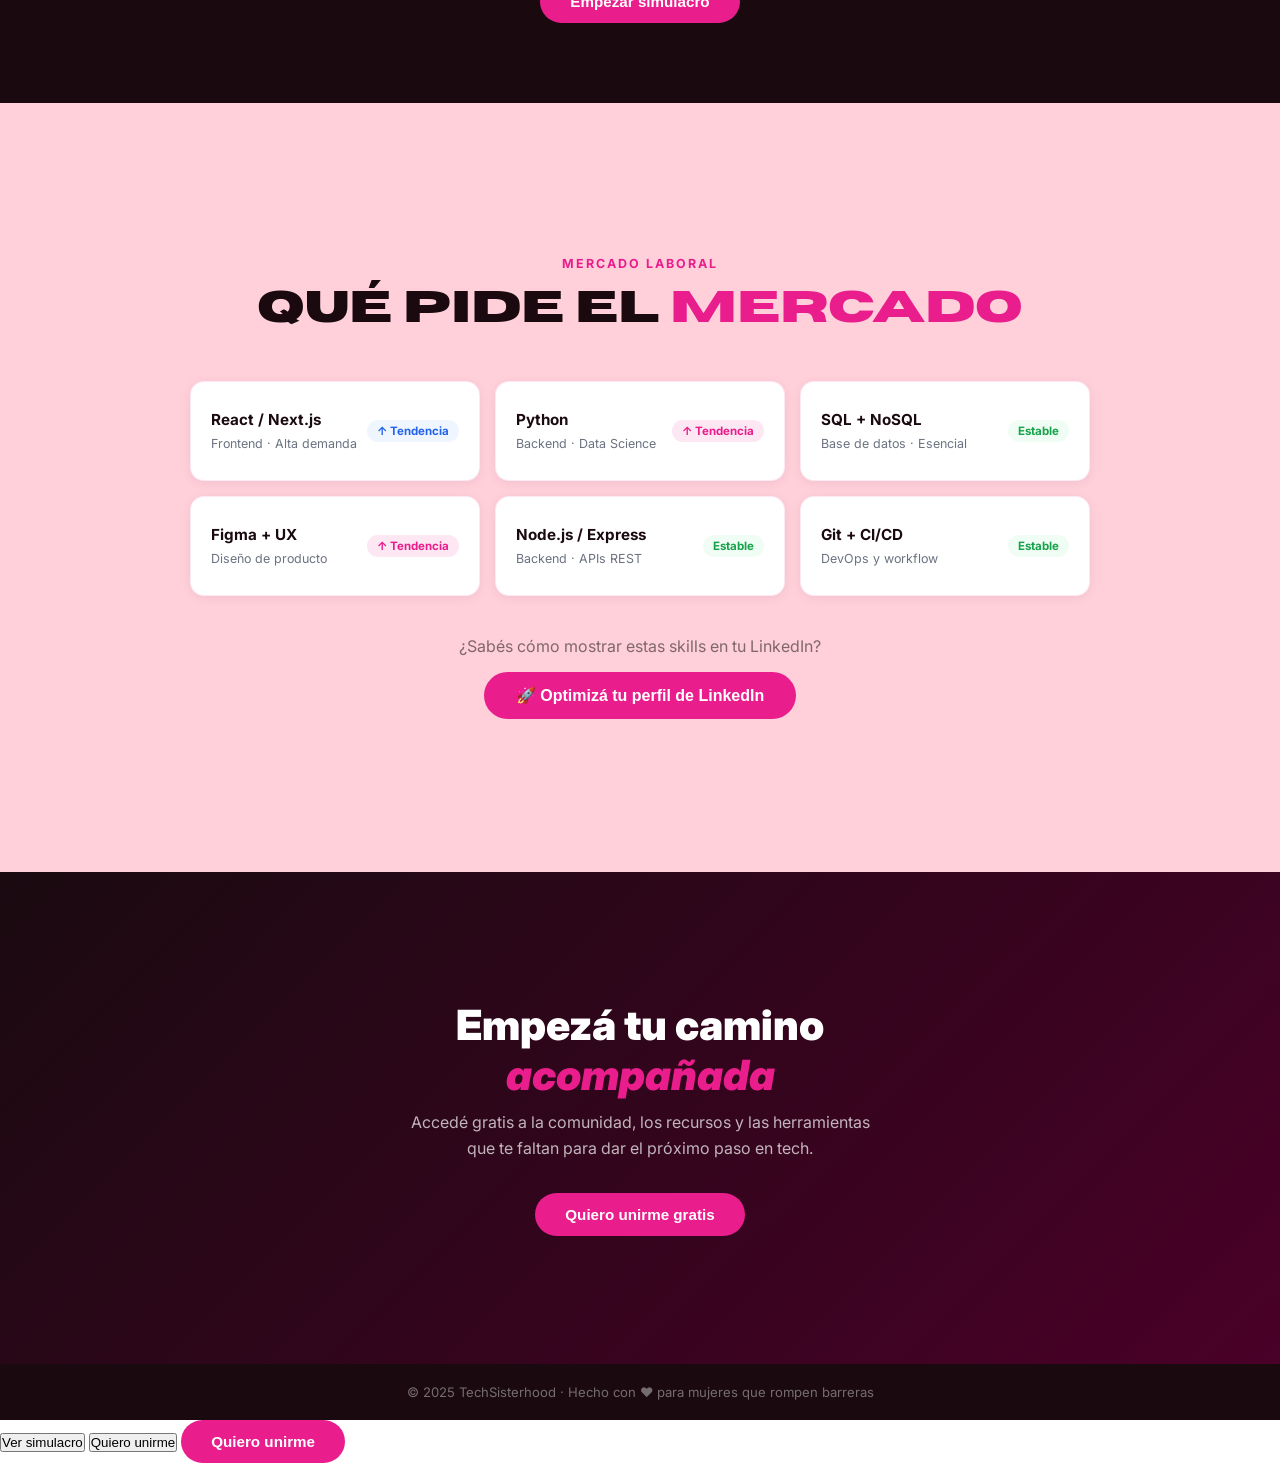
==== commit ad9b0fb5: "agrego simulacro, comunidad y linkedin" ====
--- a/proyecto-equipo2-grupoB-main/html, css/index.html
+++ b/proyecto-equipo2-grupoB-main/html, css/index.html
@@ -71,7 +71,7 @@
     <div class="feature-card">
       <h3>LinkedIn guiado</h3>
       <p>Armá tu perfil profesional con orientación específica para el mercado tech de LATAM.</p>
-      <div class="arrow">Ver →</div>
+      <div class="arrow" onclick="abrirLinkedin()">Ver →</div>
     </div>
     <div class="feature-card">
       <h3>Mercado actualizado</h3>
@@ -111,7 +111,7 @@
     <div class="section-label">Comunidad</div>
     <h2 class="titulos">Una comunidad<br/>que te <em>entiende</em></h2>
     <p>Compartí lo que no podés decir en LinkedIn. Desde el primer trabajo hasta los dilemas de crecer en el sector, acá hay alguien que pasó por lo mismo.</p>
-    <button class="btn-pink-outline">Unirme a la comunidad</button>
+    <button class="btn-pink-outline" onclick="abrirModalComunidad()">Unirme a la comunidad</button>
   </div>
 </section>
 
@@ -186,6 +186,10 @@
       <span class="skill-tag tag-stable">Estable</span>
     </div>
   </div>
+  <div style="text-align:center; margin-top:40px">
+  <p style="color:rgba(0,0,0,0.5); margin-bottom:16px">¿Sabés cómo mostrar estas skills en tu LinkedIn?</p>
+  <button style="background:#e91e8c; color:white; border:none; border-radius:25px; padding:14px 32px; font-size:1rem; font-weight:600; cursor:pointer;" onclick="abrirLinkedin()">🚀 Optimizá tu perfil de LinkedIn</button>
+</div>
 </section>
 
 <!-- CTA FINAL -->
@@ -199,7 +203,6 @@
 <footer>
   © 2025 TechSisterhood · Hecho con ❤️ para mujeres que rompen barreras
 </footer>
-<script src="index.js"></script>
 
 <button class="btn-protegido">Ver simulacro</button>
 <button class="nav-cta">Quiero unirme</button>
@@ -247,5 +250,79 @@
     </div>
   </div>
 </div>
+<!-- MODAL COMUNIDAD -->
+<div id="modal-comunidad" class="modal-overlay" style="display:none">
+  <div class="modal-box">
+    <button class="modal-close" onclick="cerrarModalComunidad()">✕</button>
+    <h2>Compartí tu experiencia 💬</h2>
+    <p style="color:rgba(255,255,255,0.6); font-size:0.9rem;">Contale a la comunidad algo que te pasó, aprendiste o querés compartir.</p>
+    <input type="text" id="com-usuario" placeholder="Tu nombre o usuario" />
+    <textarea id="com-mensaje" placeholder="Escribí tu mensaje aquí..." rows="4"></textarea>
+    <button class="btn-registro" onclick="publicarComentario()">Publicar</button>
+  </div>
+</div>
+<!-- MODAL LINKEDIN -->
+<div id="modal-linkedin" class="modal-overlay" style="display:none">
+  <div class="modal-box" style="max-width:480px">
+    <button class="modal-close" onclick="cerrarLinkedin()">✕</button>
+    <h2>LinkedIn que impacta 🚀</h2>
+    <p style="color:rgba(255,255,255,0.6); font-size:0.9rem; margin-bottom:8px">Tacheá cada punto que ya tenés listo:</p>
+    
+    <div class="linkedin-checklist">
+      <label class="check-item">
+        <input type="checkbox" onchange="verificarChecklist()"/>
+        <span>📸 Foto profesional con fondo neutro y buena iluminación</span>
+      </label>
+      <label class="check-item">
+        <input type="checkbox" onchange="verificarChecklist()"/>
+        <span>✍️ Titular con rol + tecnologías + propuesta de valor. Ej: "Frontend Developer | React & JavaScript | Apasionada por crear experiencias digitales"</span>
+      </label>
+      <label class="check-item">
+        <input type="checkbox" onchange="verificarChecklist()"/>
+        <span>📝 Resumen (About) que cuenta tu historia: de dónde venís, hacia dónde vas y qué te diferencia</span>
+      </label>
+      <label class="check-item">
+        <input type="checkbox" onchange="verificarChecklist()"/>
+        <span>💼 Experiencia con logros concretos, no solo tareas. Usá números cuando puedas</span>
+      </label>
+      <label class="check-item">
+        <input type="checkbox" onchange="verificarChecklist()"/>
+        <span>🛠️ Skills técnicas agregadas: lenguajes, frameworks, herramientas (React, Figma, Python, etc)</span>
+      </label>
+      <label class="check-item">
+        <input type="checkbox" onchange="verificarChecklist()"/>
+        <span>🎓 Cursos y certificaciones visibles (Platzi, Udemy, Coursera, bootcamps)</span>
+      </label>
+      <label class="check-item">
+        <input type="checkbox" onchange="verificarChecklist()"/>
+        <span>🚀 Proyectos propios con link a GitHub o deploy en vivo</span>
+      </label>
+      <label class="check-item">
+        <input type="checkbox" onchange="verificarChecklist()"/>
+        <span>🔗 URL personalizada de LinkedIn (ej: linkedin.com/in/tunombre)</span>
+      </label>
+      <label class="check-item">
+        <input type="checkbox" onchange="verificarChecklist()"/>
+        <span>🌟 Al menos 3 recomendaciones de compañeras, mentoras o profesoras</span>
+      </label>
+      <label class="check-item">
+        <input type="checkbox" onchange="verificarChecklist()"/>
+        <span>📢 Actividad: compartí contenido tech, comentá posts del sector, mostrá que estás en el mundo</span>
+      </label>
+    </div>
+
+    <div class="linkedin-progreso">
+      <div class="progreso-barra">
+        <div class="progreso-fill" id="progreso-fill"></div>
+      </div>
+      <span id="progreso-texto">0/10 completados</span>
+    </div>
+
+    <button class="btn-registro" id="btn-guia" style="display:none" onclick="window.location.href='guia-linkedin/guia.html'">
+      🎉 ¡Ver guía completa!
+    </button>
+  </div>
+</div>
+<script src="index.js"></script>
 </body>
 </html>
--- a/proyecto-equipo2-grupoB-main/html, css/index.css
+++ b/proyecto-equipo2-grupoB-main/html, css/index.css
@@ -498,4 +498,93 @@
 .link-cambio span {
   color: #2ecc71;
   cursor: pointer;
+}
+
+#modal-comunidad .modal-box input,
+#modal-comunidad .modal-box textarea {
+  width: 100%;
+  padding: 12px 16px;
+  border-radius: 8px;
+  border: 1px solid rgba(255,255,255,0.2);
+  background: rgba(255,255,255,0.05);
+  color: white;
+  font-size: 1rem;
+  box-sizing: border-box;
+  resize: none;
+}
+
+#modal-comunidad .modal-box textarea::placeholder,
+#modal-comunidad .modal-box input::placeholder {
+  color: rgba(255,255,255,0.3);
+}
+.linkedin-checklist {
+  display: flex;
+  flex-direction: column;
+  gap: 12px;
+  max-height: 340px;
+  overflow-y: auto;
+  padding-right: 4px;
+}
+
+.check-item {
+  display: flex;
+  align-items: flex-start;
+  gap: 12px;
+  cursor: pointer;
+  padding: 10px 12px;
+  border-radius: 8px;
+  background: rgba(255,255,255,0.04);
+  transition: background 0.2s;
+}
+
+.check-item:hover {
+  background: rgba(255,255,255,0.08);
+}
+
+.check-item input[type="checkbox"] {
+  margin-top: 3px;
+  accent-color: #e91e8c;
+  width: 16px;
+  height: 16px;
+  flex-shrink: 0;
+}
+
+.check-item span {
+  color: rgba(255,255,255,0.8);
+  font-size: 0.88rem;
+  line-height: 1.5;
+}
+
+.check-item:has(input:checked) span {
+  color: rgba(255,255,255,0.4);
+  text-decoration: line-through;
+}
+
+.linkedin-progreso {
+  display: flex;
+  align-items: center;
+  gap: 12px;
+  margin-top: 8px;
+}
+
+.progreso-barra {
+  flex: 1;
+  height: 6px;
+  background: rgba(255,255,255,0.1);
+  border-radius: 10px;
+  overflow: hidden;
+}
+
+.progreso-fill {
+  height: 100%;
+  width: 0%;
+  background: #e91e8c;
+  border-radius: 10px;
+  transition: width 0.3s ease;
+}
+
+#progreso-texto {
+  color: rgba(255,255,255,0.5);
+  font-size: 0.85rem;
+  white-space: nowrap;
 }
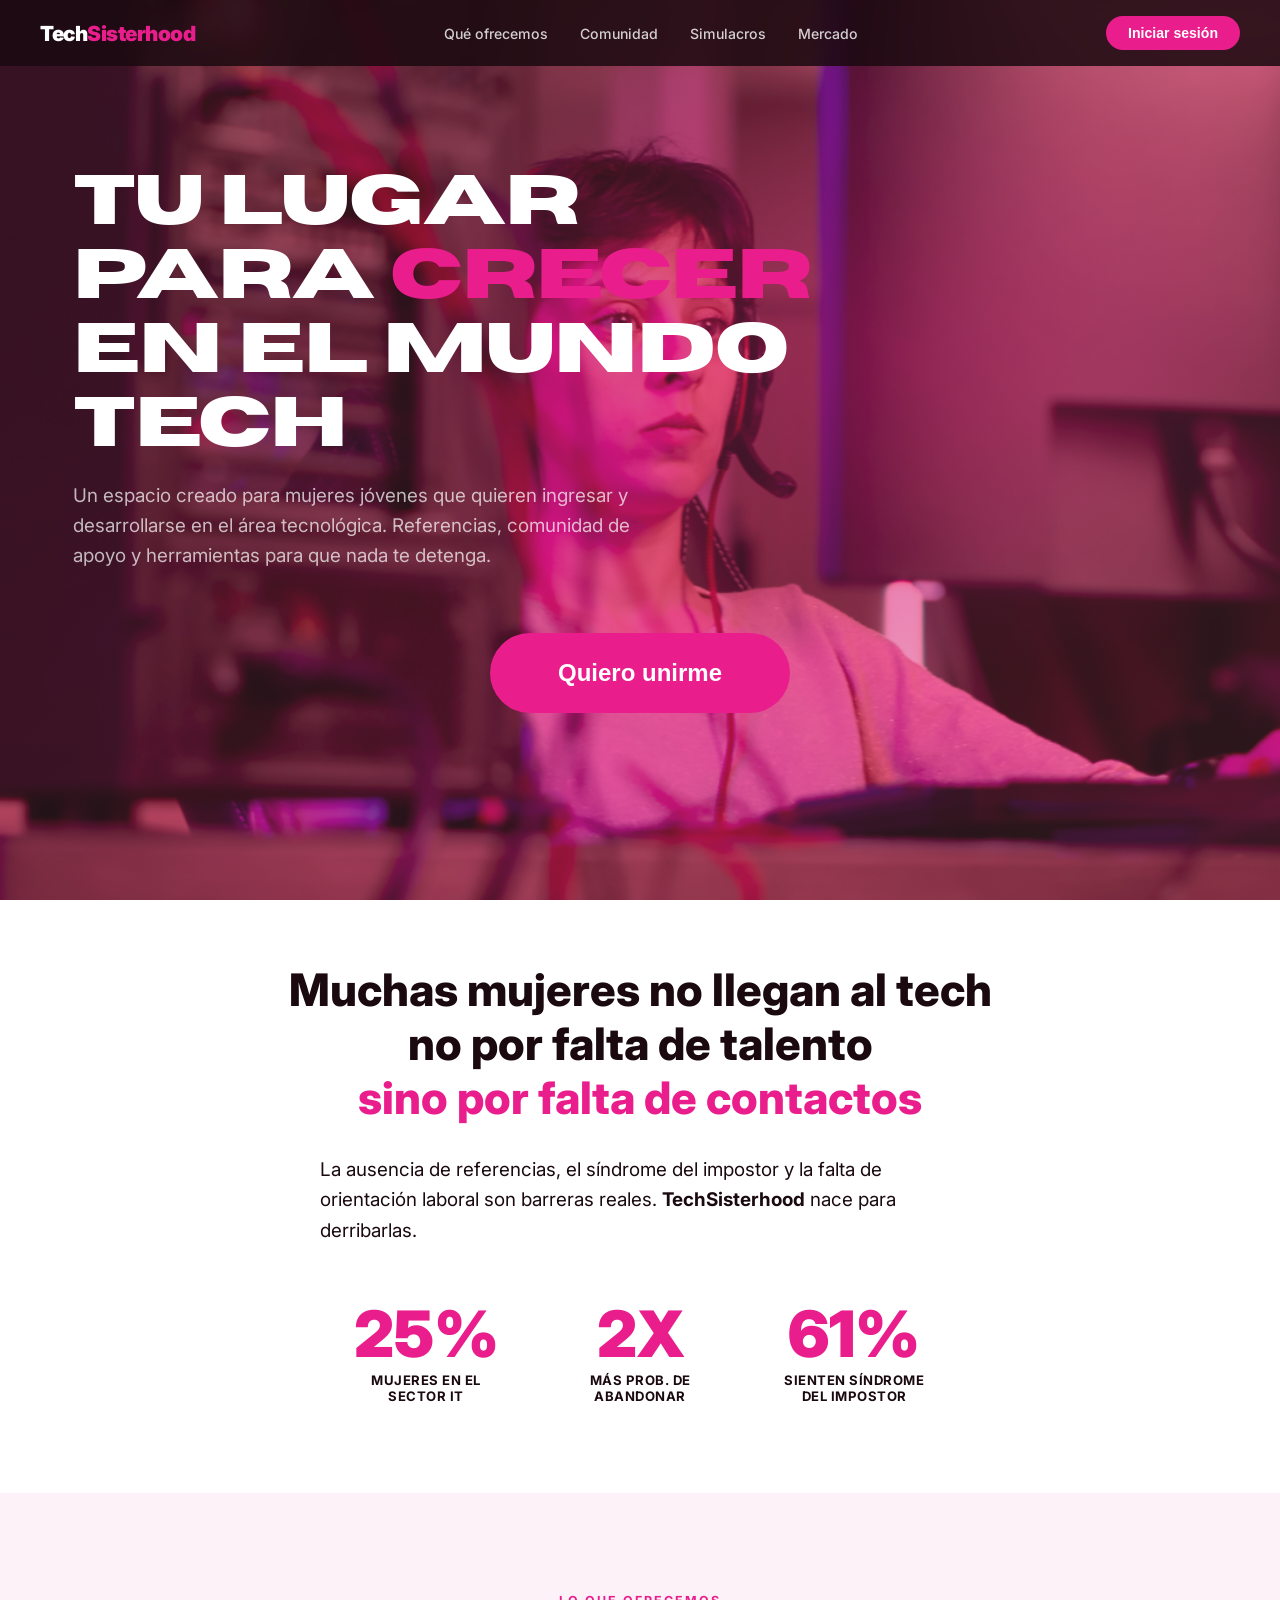
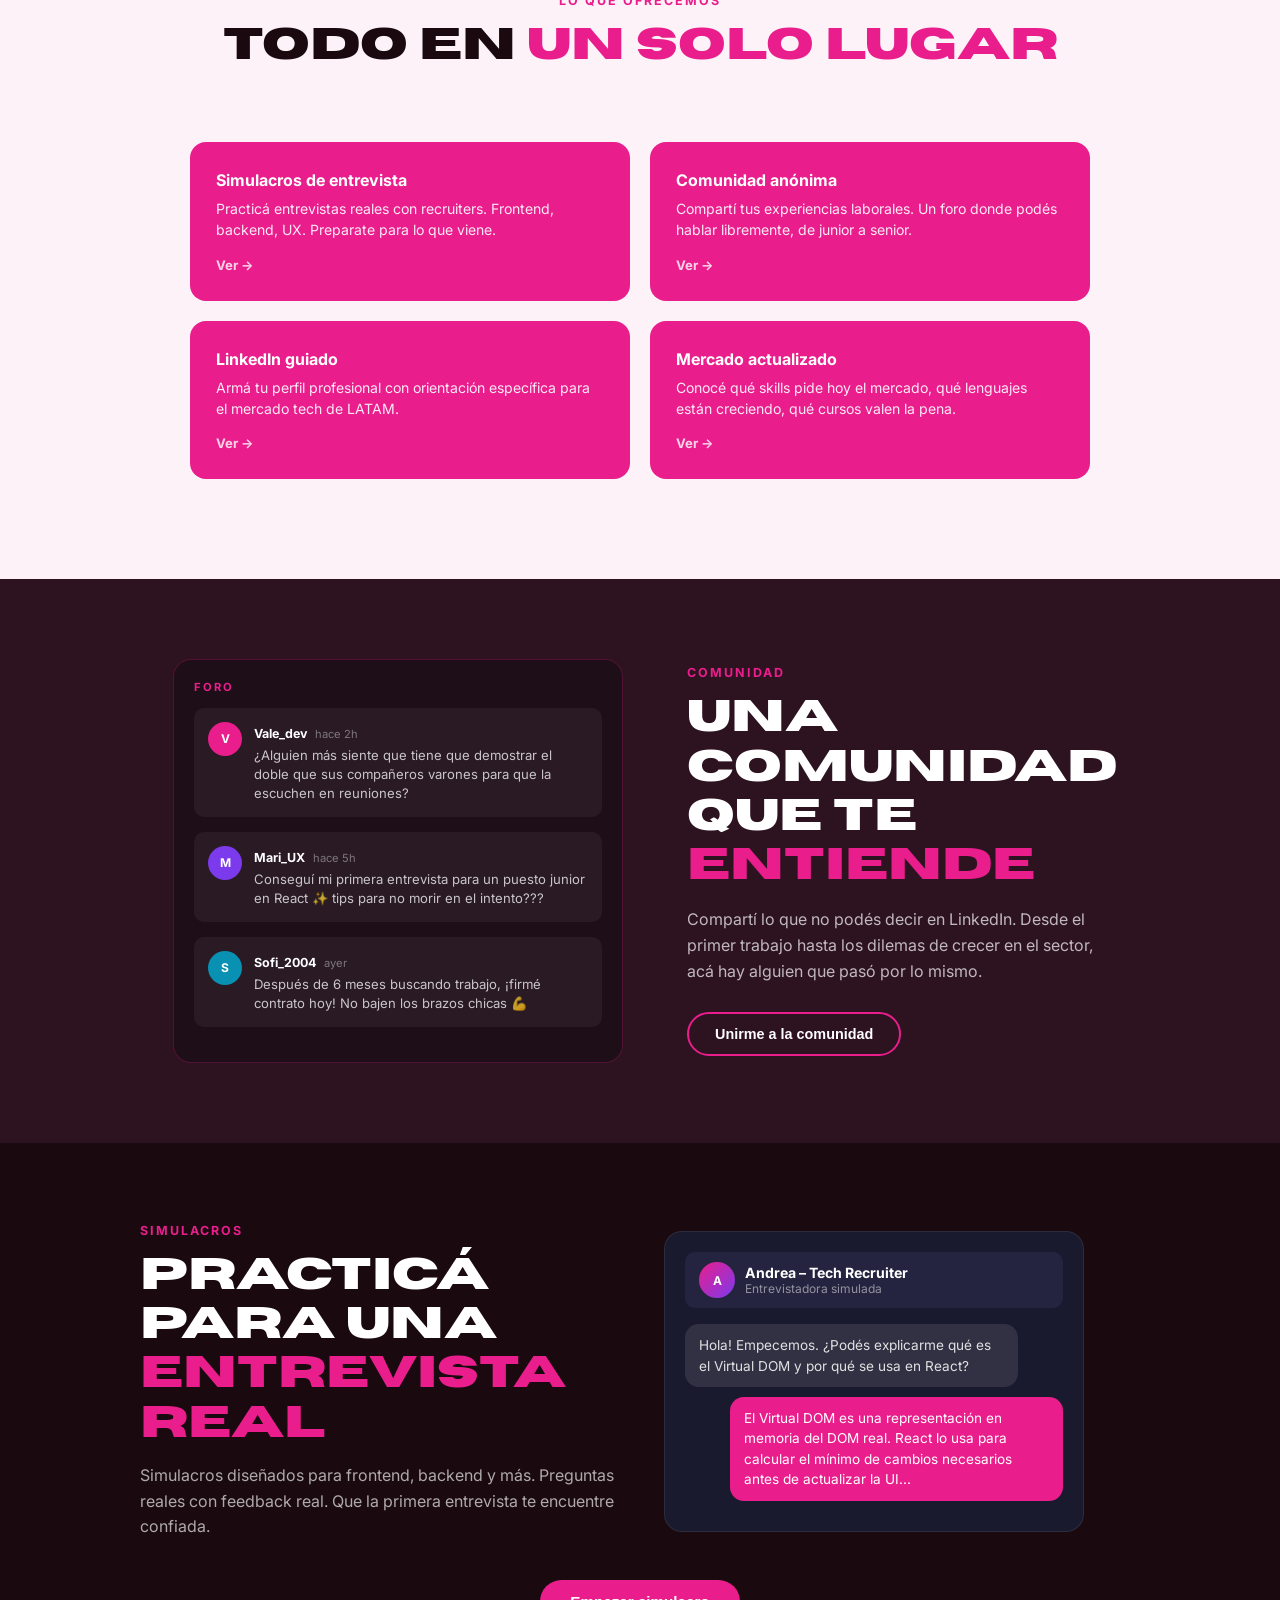
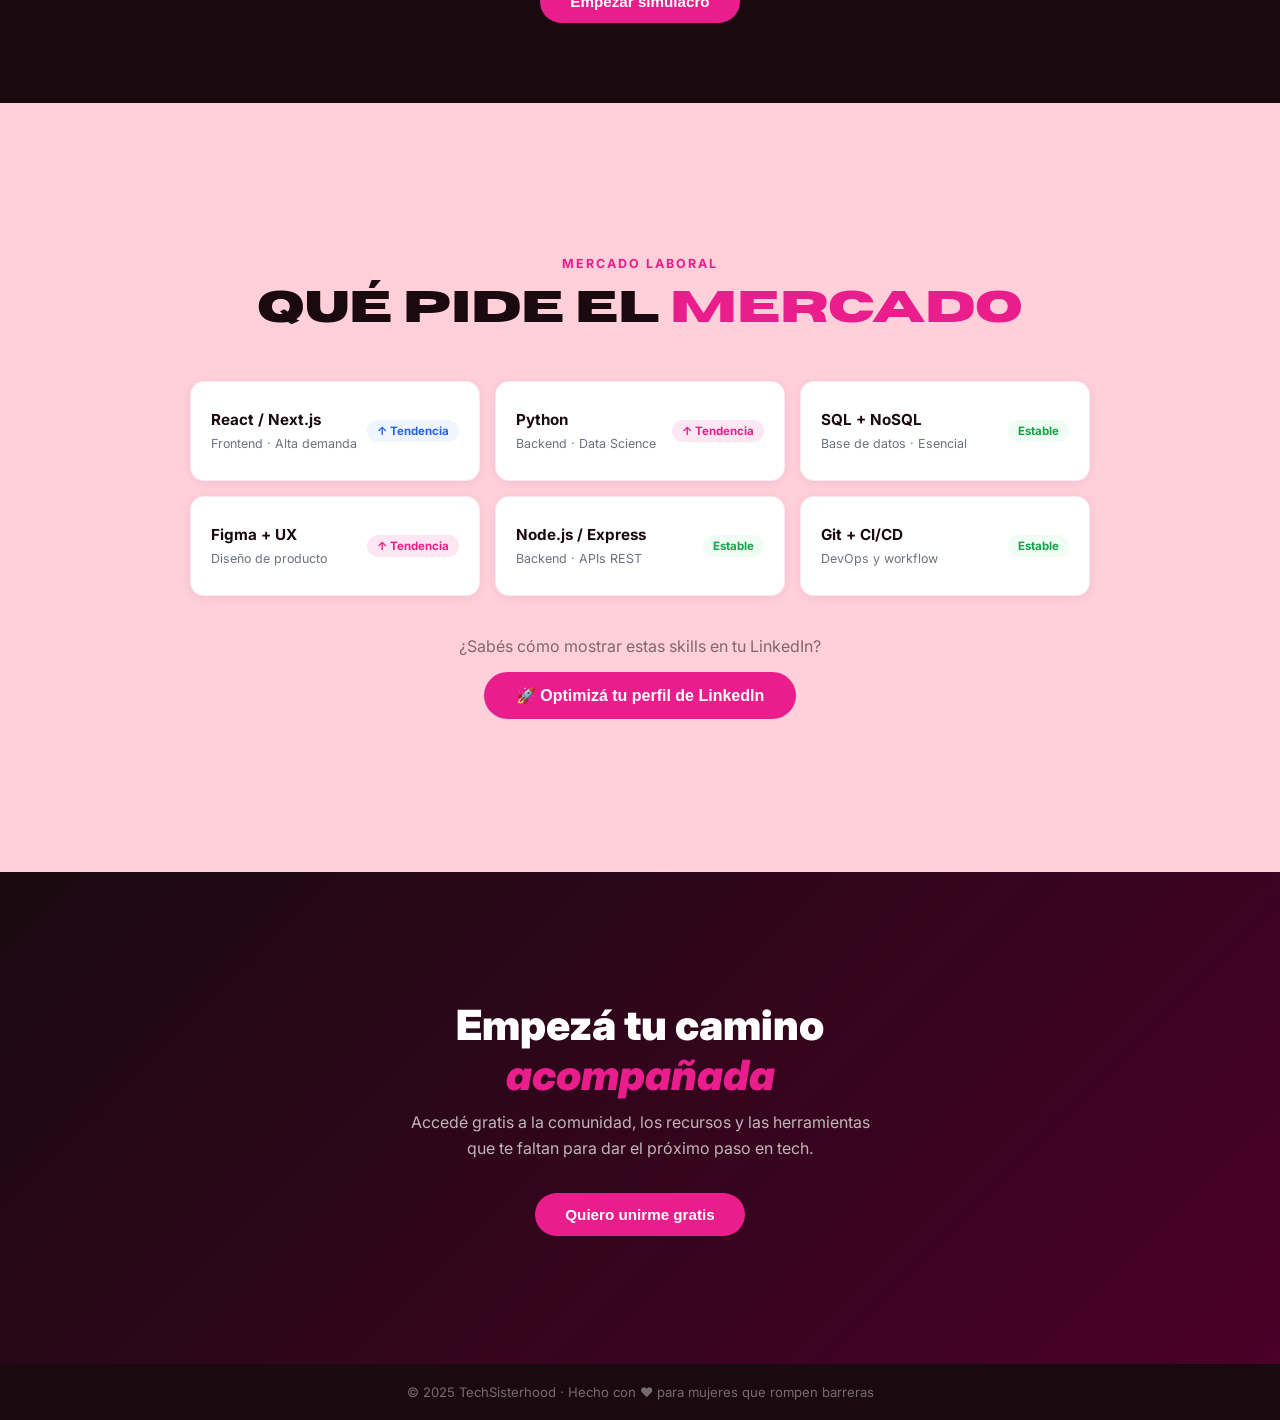
==== commit 4cd0cef3: "Eliminación de botones extra Había unos botones innecesarios que habían quedado de algún código del " ====
--- a/proyecto-equipo2-grupoB-main/html, css/index.html
+++ b/proyecto-equipo2-grupoB-main/html, css/index.html
@@ -204,9 +204,7 @@
   © 2025 TechSisterhood · Hecho con ❤️ para mujeres que rompen barreras
 </footer>
 
-<button class="btn-protegido">Ver simulacro</button>
-<button class="nav-cta">Quiero unirme</button>
-<button class="btn-primary">Quiero unirme</button>
+
 <div id="modal" class="modal-overlay" style="display:none">
   <div class="modal-box">
     <button class="modal-close" onclick="cerrarModal()">✕</button>
@@ -243,7 +241,7 @@
         <input type="password" id="log-pass" placeholder="Contraseña" />
       </div>
       <div class="modal-btns">
-        <button class="btn-registro" onclick="login()">Login</button>
+        <button class="btn-refgistro" onclick="login()">Login</button>
         <button class="btn-switch" onclick="mostrarRegistro()">Registro</button>
       </div>
       <p class="link-cambio">¿No tenés cuenta? <span onclick="mostrarRegistro()">Registrate</span></p>
